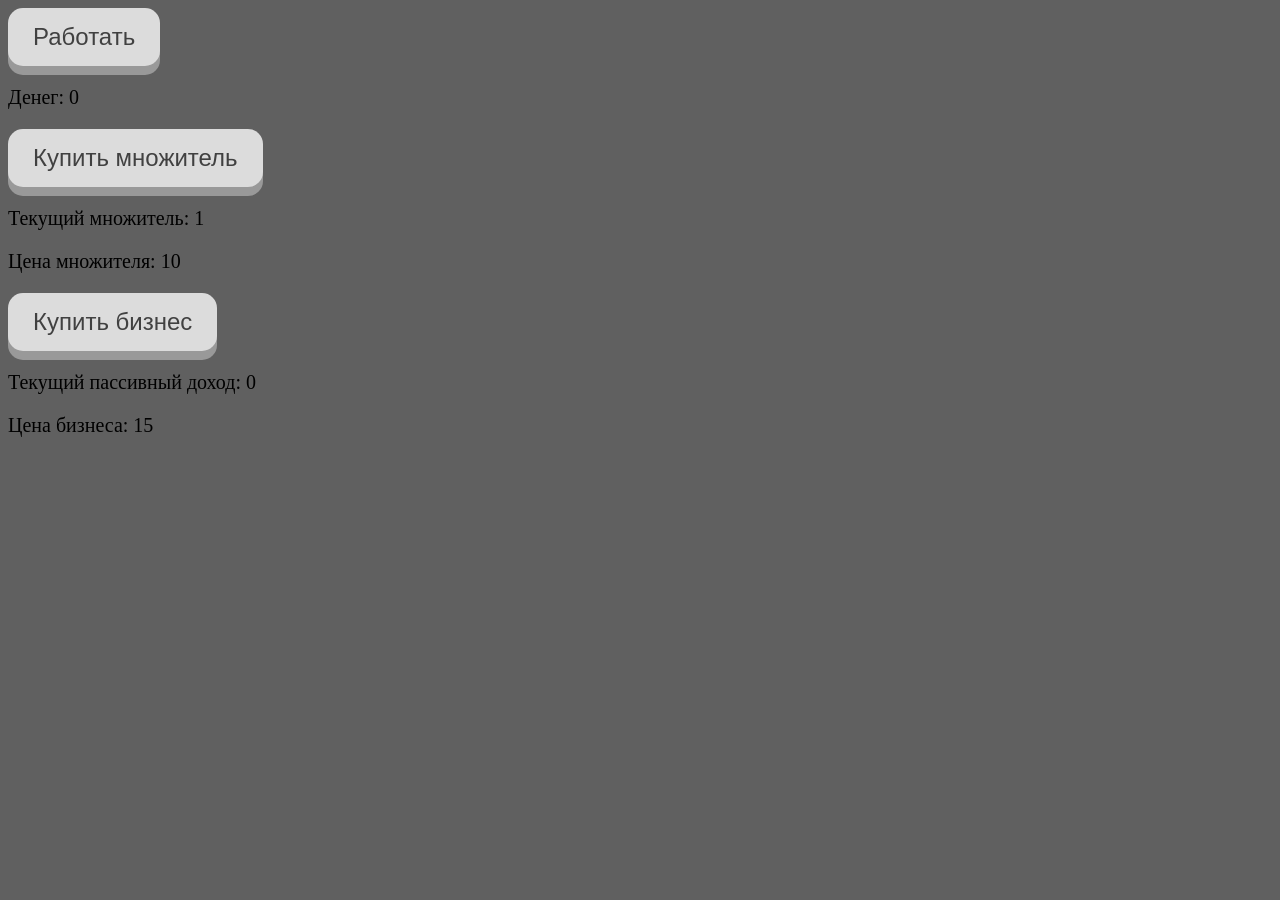
==== index.html @ f93534d1 "some more commit" ====
<!DOCTYPE html>
<html>
<head>
	<title>Clicker</title>
	<link rel="stylesheet" type="text/css" href="style.css">
</head>
<body>

	<script type="text/javascript">

		var money = localStorage.getItem("ur_money");
		if (localStorage.getItem("ur_money")>0) {money=localStorage.getItem("ur_money")} else {money=0}
		money = parseInt(money);
		function countMoney(){
			money += factor;
			localStorage.setItem("ur_money", money);
			document.getElementById("money").innerHTML = money;
			document.getElementById("factor").innerHTML = factor;
			document.getElementById("valueFactor").innerHTML = valueFactor;
		};		
		var factor = localStorage.getItem("ur_factor");
		if (localStorage.getItem("ur_factor")>1) {factor=localStorage.getItem("ur_factor")} else {factor=1}
		factor = parseInt(factor);
		
		var valueFactor = localStorage.getItem("ur_valueFactor");
		if (localStorage.getItem("ur_valueFactor")>10) {valueFactor=localStorage.getItem("ur_valueFactor")} else {valueFactor=10}
		valueFactor = parseInt(valueFactor);
		function countFactor(){
			if (money>=valueFactor){
				money-=valueFactor;

				factor++;
				localStorage.setItem("ur_factor", factor);
				valueFactor = valueFactor*2;
				localStorage.setItem("ur_valueFactor", valueFactor);
				document.getElementById("factor").innerHTML = factor;
				document.getElementById("money").innerHTML = money;
				document.getElementById("valueFactor").innerHTML = valueFactor;
			}
		}

		var pasMoney = localStorage.getItem("ur_pasMoney");
		if (localStorage.getItem("ur_pasMoney")>0) {pasMoney=localStorage.getItem("ur_pasMoney")} else {pasMoney=0};
		pasMoney = parseInt(pasMoney);
		var valuePasMoney = localStorage.getItem("ur_valuePasMoney");
		if (localStorage.getItem("ur_valuePasMoney")>0) {valuePasMoney=localStorage.getItem("ur_valuePasMoney")} else {valuePasMoney=15};
		valuePasMoney = parseInt(valuePasMoney);
		function countPasMoney(){
  			if (money>=valuePasMoney){
  				money-=valuePasMoney;
  				pasMoney++;
  				localStorage.setItem("ur_pasMoney", pasMoney);
  				valuePasMoney*=2;
  				localStorage.setItem("ur_valuePasMoney", valuePasMoney);
				document.getElementById("factor").innerHTML = factor;
				document.getElementById("money").innerHTML = money;
				document.getElementById("valueFactor").innerHTML = valueFactor;  
				document.getElementById("pasMoney").innerHTML = pasMoney; 
				document.getElementById("valuePasMoney").innerHTML = valuePasMoney;				

  			}
		};

		setInterval(function(){
  			money+=pasMoney;
  			document.getElementById("money").innerHTML = money;
  			document.getElementById("factor").innerHTML = factor;
  			document.getElementById("valueFactor").innerHTML = valueFactor;
  			document.getElementById("pasMoney").innerHTML = pasMoney; 
  			document.getElementById("valuePasMoney").innerHTML = valuePasMoney;	
		}, 1000);

		//infUpdate(function(){
  			//document.getElementById("money").innerHTML = money;
  			//document.getElementById("factor").innerHTML = factor;
  			//document.getElementById("valueFactor").innerHTML = valueFactor; 
  			//document.getElementById("pasMoney").innerHTML = pasMoney;  
  			//document.getElementById("valuePasMoney").innerHTML = valuePasMoney;	
		//}, 100);

	</script>

	<button class="button" onclick="countMoney()">Работать</button>
	<p>Денег: <a id="money"></p>

	<button class="button" onclick="countFactor()">Купить множитель</button>
	<p>Текущий множитель: <a id="factor"></p>
	<p>Цена множителя: <a id="valueFactor"></p>

	<button class="button" onclick="countPasMoney()">Купить бизнес</button>
	<p>Текущий пассивный доход: <a id="pasMoney"></p>
	<p>Цена бизнеса: <a id="valuePasMoney"></p>
</body>
</html>
---- style.css ----
body{
	background-color: #606060
}

p{
	font-size: 20px;
}


.button {
  display: inline-block;
  padding: 15px 25px;
  font-size: 24px;
  cursor: pointer;
  text-align: center;
  text-decoration: none;
  outline: none;
  color: #414141;
  background-color: #DCDCDC;
  border: none;
  border-radius: 15px;
  box-shadow: 0 9px #999;
}

.button:hover {background-color: #808080}

.button:active {
  background-color: #DCDCDC;
  box-shadow: 0 5px #666;
  transform: translateY(4px);
}
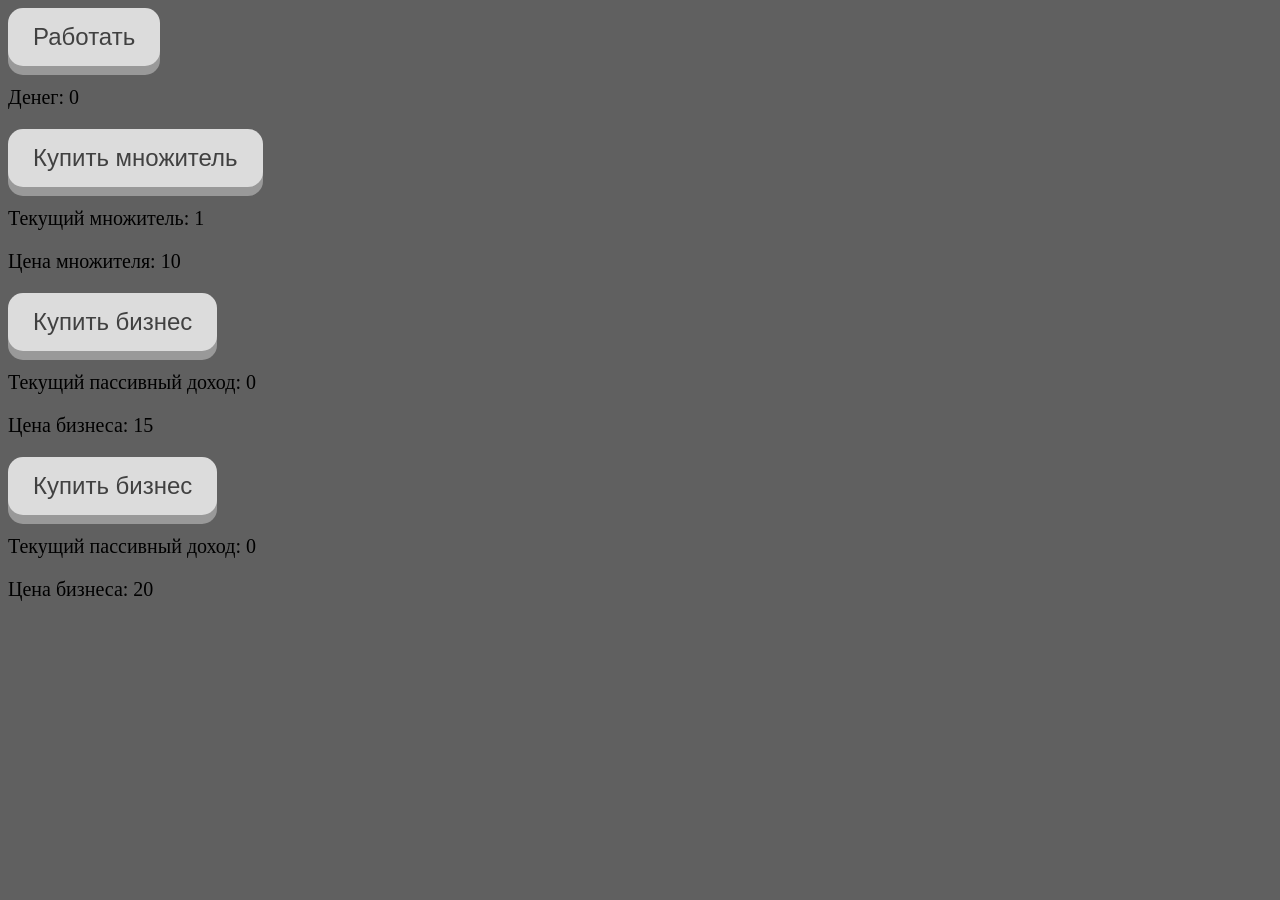
==== commit ca0aa94c: "update" ====
--- a/index.html
+++ b/index.html
@@ -36,6 +36,7 @@
 				document.getElementById("factor").innerHTML = factor;
 				document.getElementById("money").innerHTML = money;
 				document.getElementById("valueFactor").innerHTML = valueFactor;
+
 			}
 		}
 
@@ -56,18 +57,48 @@
 				document.getElementById("money").innerHTML = money;
 				document.getElementById("valueFactor").innerHTML = valueFactor;  
 				document.getElementById("pasMoney").innerHTML = pasMoney; 
-				document.getElementById("valuePasMoney").innerHTML = valuePasMoney;				
+				document.getElementById("valuePasMoney").innerHTML = valuePasMoney;	
+				document.getElementById("pasMoney_Two").innerHTML = pasMoney_Two;
+				document.getElementById("valuePasMoney_Two").innerHTML = valuePasMoney_Two;
 
   			}
 		};
 
+		//--------------------------------------------------------------------------
+		var pasMoney_Two = localStorage.getItem("ur_pasMoney_Two");
+		if (localStorage.getItem("ur_pasMoney_Two")>0) {pasMoney_Two=localStorage.getItem("ur_pasMoney_Two")} else {pasMoney_Two=0};
+		pasMoney_Two = parseInt(pasMoney_Two);
+		var valuePasMoney_Two = localStorage.getItem("ur_valuePasMoney_Two");
+		if (localStorage.getItem("ur_valuePasMoney_Two")>0) {valuePasMoney_Two=localStorage.getItem("ur_valuePasMoney_Two")} else {valuePasMoney_Two=20};
+		valuePasMoney_Two = parseInt(valuePasMoney_Two);
+		function countPasMoney_Two(){
+  			if (money>=valuePasMoney_Two){
+  				money-=valuePasMoney_Two;
+  				pasMoney_Two+=2;
+  				localStorage.setItem("ur_pasMoney_Two", pasMoney_Two);
+  				valuePasMoney_Two*=2;
+  				localStorage.setItem("ur_valuePasMoney_Two", valuePasMoney_Two);
+				document.getElementById("factor").innerHTML = factor;
+				document.getElementById("money").innerHTML = money;
+				document.getElementById("valueFactor").innerHTML = valueFactor;  
+				document.getElementById("pasMoney").innerHTML = pasMoney; 
+				document.getElementById("valuePasMoney").innerHTML = valuePasMoney;				
+				document.getElementById("pasMoney_Two").innerHTML = pasMoney_Two;
+				document.getElementById("valuePasMoney_Two").innerHTML = valuePasMoney_Two;
+  			}
+		};
+		//--------------------------------------------------------------------------
+
 		setInterval(function(){
   			money+=pasMoney;
+  			money+=pasMoney_Two;
   			document.getElementById("money").innerHTML = money;
   			document.getElementById("factor").innerHTML = factor;
   			document.getElementById("valueFactor").innerHTML = valueFactor;
   			document.getElementById("pasMoney").innerHTML = pasMoney; 
   			document.getElementById("valuePasMoney").innerHTML = valuePasMoney;	
+  			document.getElementById("pasMoney_Two").innerHTML = pasMoney_Two;
+			document.getElementById("valuePasMoney_Two").innerHTML = valuePasMoney_Two;
 		}, 1000);
 
 		//infUpdate(function(){
@@ -90,5 +121,9 @@
 	<button class="button" onclick="countPasMoney()">Купить бизнес</button>
 	<p>Текущий пассивный доход: <a id="pasMoney"></p>
 	<p>Цена бизнеса: <a id="valuePasMoney"></p>
+	
+	<button class="button" onclick="countPasMoney_Two()">Купить бизнес</button>
+	<p>Текущий пассивный доход: <a id="pasMoney_Two"></p>
+	<p>Цена бизнеса: <a id="valuePasMoney_Two"></p>
 </body>
 </html>
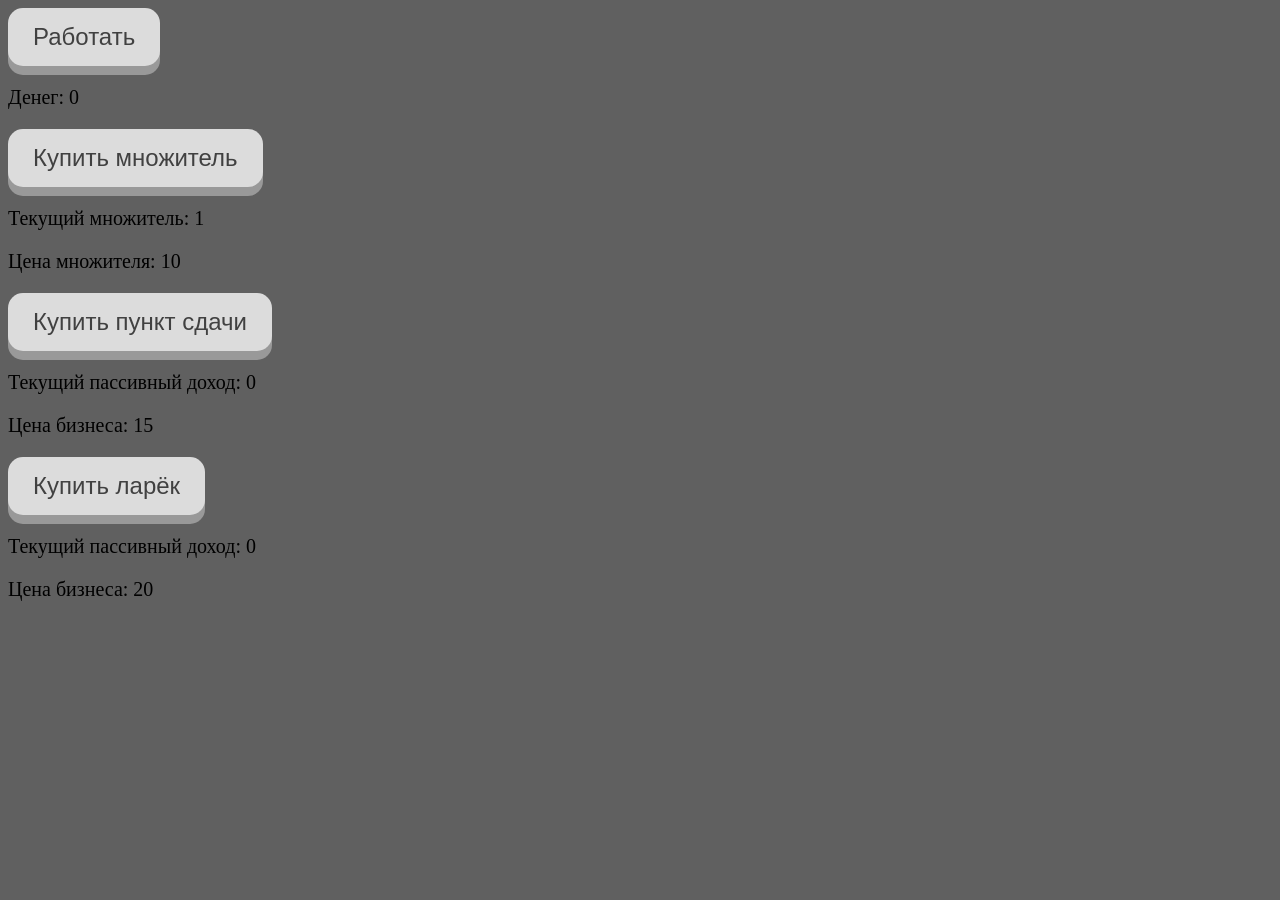
==== commit 6364f218: "more commit" ====
--- a/index.html
+++ b/index.html
@@ -118,11 +118,11 @@
 	<p>Текущий множитель: <a id="factor"></p>
 	<p>Цена множителя: <a id="valueFactor"></p>
 
-	<button class="button" onclick="countPasMoney()">Купить бизнес</button>
+	<button class="button" onclick="countPasMoney()">Купить пункт сдачи</button>
 	<p>Текущий пассивный доход: <a id="pasMoney"></p>
 	<p>Цена бизнеса: <a id="valuePasMoney"></p>
 	
-	<button class="button" onclick="countPasMoney_Two()">Купить бизнес</button>
+	<button class="button" onclick="countPasMoney_Two()">Купить ларёк</button>
 	<p>Текущий пассивный доход: <a id="pasMoney_Two"></p>
 	<p>Цена бизнеса: <a id="valuePasMoney_Two"></p>
 </body>
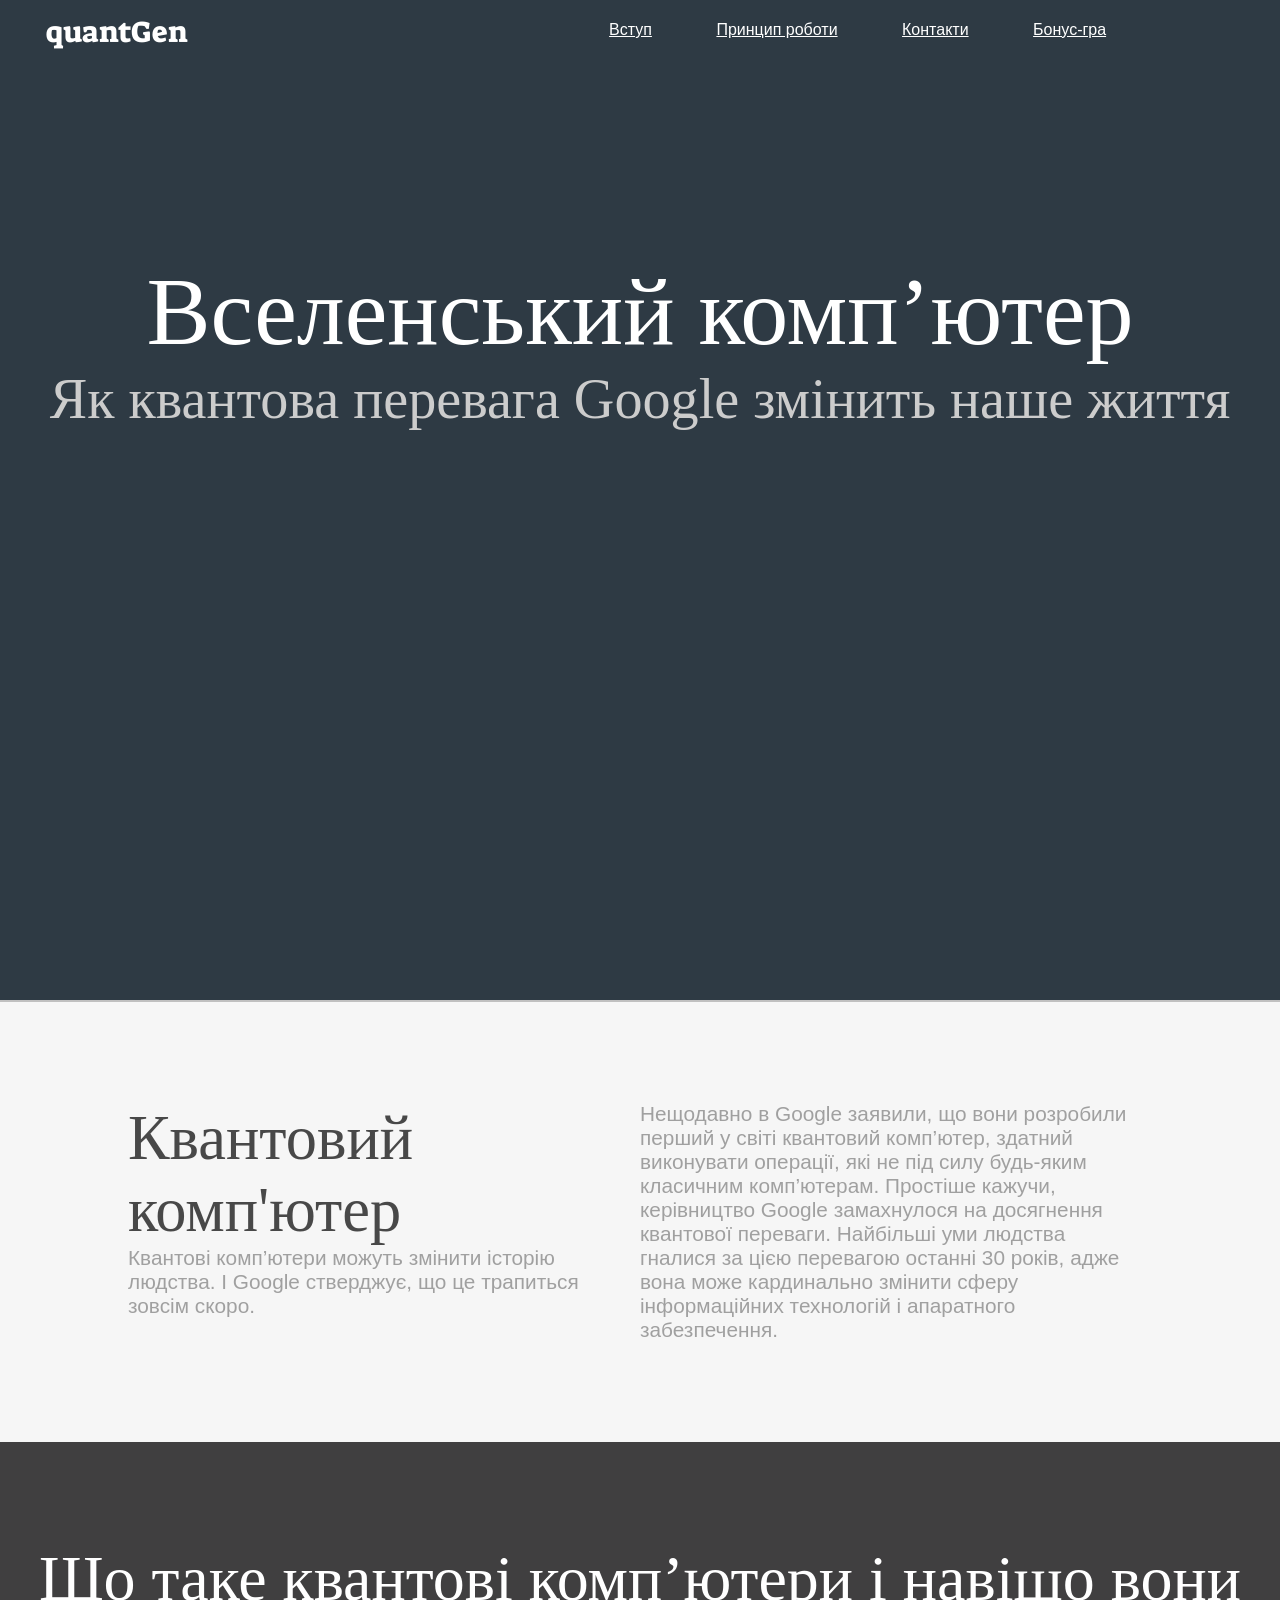
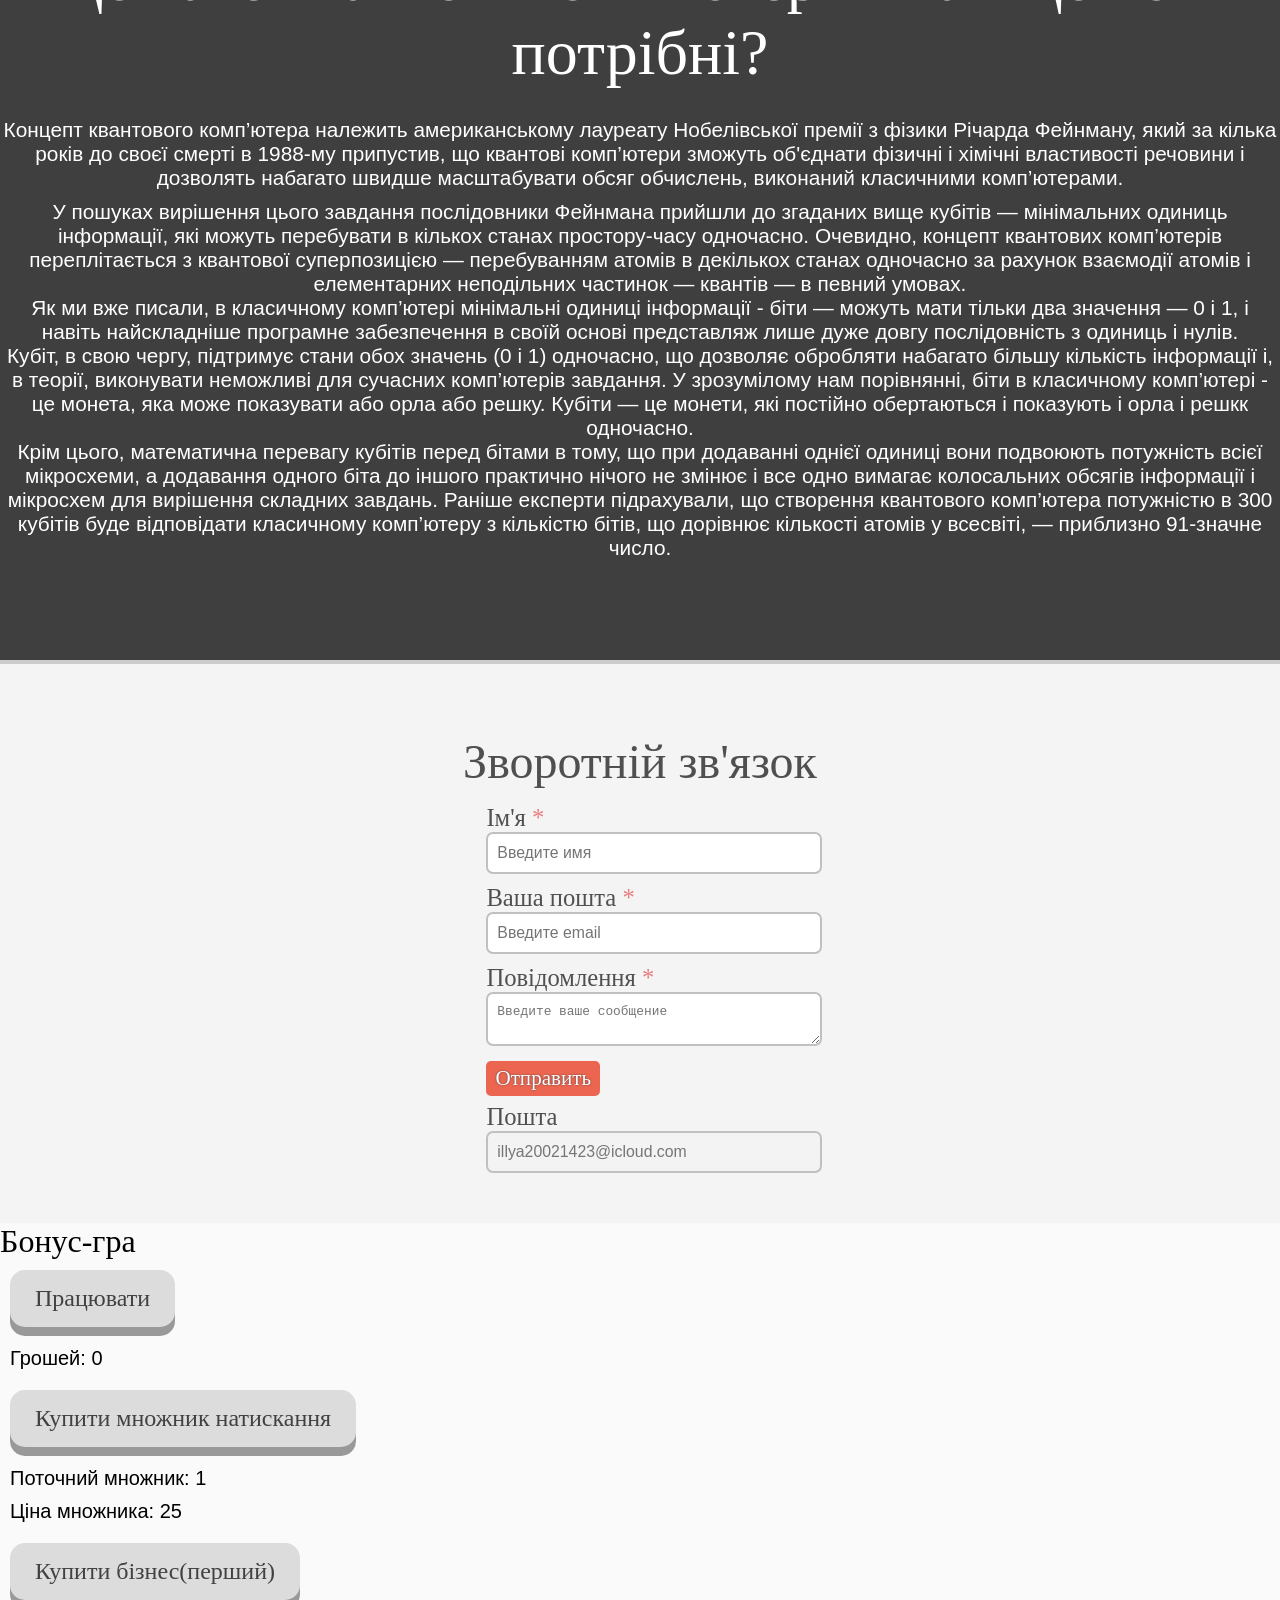
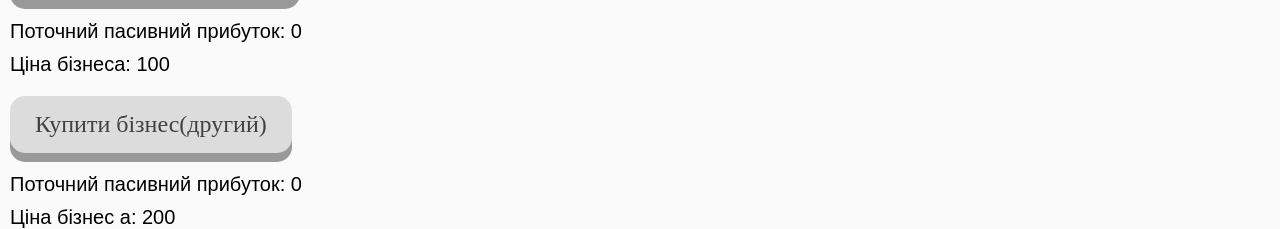
==== commit 0b20e50d: "Add files via upload" ====
--- a/index.html
+++ b/index.html
@@ -1,129 +1,194 @@
-	<!DOCTYPE html>
-<html>
-<head>
-	<title>Clicker</title>
-	<link rel="stylesheet" type="text/css" href="style.css">
-</head>
-<body>
-
-	<script type="text/javascript">
-
-		var money = localStorage.getItem("ur_money");
-		if (localStorage.getItem("ur_money")>0) {money=localStorage.getItem("ur_money")} else {money=0}
-		money = parseInt(money);
-		function countMoney(){
-			money += factor;
-			localStorage.setItem("ur_money", money);
-			document.getElementById("money").innerHTML = money;
-			document.getElementById("factor").innerHTML = factor;
-			document.getElementById("valueFactor").innerHTML = valueFactor;
-		};		
-		var factor = localStorage.getItem("ur_factor");
-		if (localStorage.getItem("ur_factor")>1) {factor=localStorage.getItem("ur_factor")} else {factor=1}
-		factor = parseInt(factor);
-		
-		var valueFactor = localStorage.getItem("ur_valueFactor");
-		if (localStorage.getItem("ur_valueFactor")>10) {valueFactor=localStorage.getItem("ur_valueFactor")} else {valueFactor=10}
-		valueFactor = parseInt(valueFactor);
-		function countFactor(){
-			if (money>=valueFactor){
-				money-=valueFactor;
-
-				factor++;
-				localStorage.setItem("ur_factor", factor);
-				valueFactor = valueFactor*2;
-				localStorage.setItem("ur_valueFactor", valueFactor);
-				document.getElementById("factor").innerHTML = factor;
-				document.getElementById("money").innerHTML = money;
-				document.getElementById("valueFactor").innerHTML = valueFactor;
-
-			}
-		}
-
-		var pasMoney = localStorage.getItem("ur_pasMoney");
-		if (localStorage.getItem("ur_pasMoney")>0) {pasMoney=localStorage.getItem("ur_pasMoney")} else {pasMoney=0};
-		pasMoney = parseInt(pasMoney);
-		var valuePasMoney = localStorage.getItem("ur_valuePasMoney");
-		if (localStorage.getItem("ur_valuePasMoney")>0) {valuePasMoney=localStorage.getItem("ur_valuePasMoney")} else {valuePasMoney=15};
-		valuePasMoney = parseInt(valuePasMoney);
-		function countPasMoney(){
-  			if (money>=valuePasMoney){
-  				money-=valuePasMoney;
-  				pasMoney++;
-  				localStorage.setItem("ur_pasMoney", pasMoney);
-  				valuePasMoney*=2;
-  				localStorage.setItem("ur_valuePasMoney", valuePasMoney);
-				document.getElementById("factor").innerHTML = factor;
-				document.getElementById("money").innerHTML = money;
-				document.getElementById("valueFactor").innerHTML = valueFactor;  
-				document.getElementById("pasMoney").innerHTML = pasMoney; 
-				document.getElementById("valuePasMoney").innerHTML = valuePasMoney;	
-				document.getElementById("pasMoney_Two").innerHTML = pasMoney_Two;
-				document.getElementById("valuePasMoney_Two").innerHTML = valuePasMoney_Two;
-
-  			}
-		};
-
-		//--------------------------------------------------------------------------
-		var pasMoney_Two = localStorage.getItem("ur_pasMoney_Two");
-		if (localStorage.getItem("ur_pasMoney_Two")>0) {pasMoney_Two=localStorage.getItem("ur_pasMoney_Two")} else {pasMoney_Two=0};
-		pasMoney_Two = parseInt(pasMoney_Two);
-		var valuePasMoney_Two = localStorage.getItem("ur_valuePasMoney_Two");
-		if (localStorage.getItem("ur_valuePasMoney_Two")>0) {valuePasMoney_Two=localStorage.getItem("ur_valuePasMoney_Two")} else {valuePasMoney_Two=20};
-		valuePasMoney_Two = parseInt(valuePasMoney_Two);
-		function countPasMoney_Two(){
-  			if (money>=valuePasMoney_Two){
-  				money-=valuePasMoney_Two;
-  				pasMoney_Two+=2;
-  				localStorage.setItem("ur_pasMoney_Two", pasMoney_Two);
-  				valuePasMoney_Two*=2;
-  				localStorage.setItem("ur_valuePasMoney_Two", valuePasMoney_Two);
-				document.getElementById("factor").innerHTML = factor;
-				document.getElementById("money").innerHTML = money;
-				document.getElementById("valueFactor").innerHTML = valueFactor;  
-				document.getElementById("pasMoney").innerHTML = pasMoney; 
-				document.getElementById("valuePasMoney").innerHTML = valuePasMoney;				
-				document.getElementById("pasMoney_Two").innerHTML = pasMoney_Two;
-				document.getElementById("valuePasMoney_Two").innerHTML = valuePasMoney_Two;
-  			}
-		};
-		//--------------------------------------------------------------------------
-
-		setInterval(function(){
-  			money+=pasMoney;
-  			money+=pasMoney_Two;
-  			document.getElementById("money").innerHTML = money;
-  			document.getElementById("factor").innerHTML = factor;
-  			document.getElementById("valueFactor").innerHTML = valueFactor;
-  			document.getElementById("pasMoney").innerHTML = pasMoney; 
-  			document.getElementById("valuePasMoney").innerHTML = valuePasMoney;	
-  			document.getElementById("pasMoney_Two").innerHTML = pasMoney_Two;
-			document.getElementById("valuePasMoney_Two").innerHTML = valuePasMoney_Two;
-		}, 1000);
-
-		//infUpdate(function(){
-  			//document.getElementById("money").innerHTML = money;
-  			//document.getElementById("factor").innerHTML = factor;
-  			//document.getElementById("valueFactor").innerHTML = valueFactor; 
-  			//document.getElementById("pasMoney").innerHTML = pasMoney;  
-  			//document.getElementById("valuePasMoney").innerHTML = valuePasMoney;	
-		//}, 100);
-
-	</script>
-
-	<button class="button" onclick="countMoney()">Работать</button>
-	<p>Денег: <a id="money"></p>
-
-	<button class="button" onclick="countFactor()">Купить множитель</button>
-	<p>Текущий множитель: <a id="factor"></p>
-	<p>Цена множителя: <a id="valueFactor"></p>
-
-	<button class="button" onclick="countPasMoney()">Купить пункт сдачи</button>
-	<p>Текущий пассивный доход: <a id="pasMoney"></p>
-	<p>Цена бизнеса: <a id="valuePasMoney"></p>
-	
-	<button class="button" onclick="countPasMoney_Two()">Купить ларёк</button>
-	<p>Текущий пассивный доход: <a id="pasMoney_Two"></p>
-	<p>Цена бизнеса: <a id="valuePasMoney_Two"></p>
-</body>
-</html>+<!DOCTYPE html>
+<html lang="en">
+<head>
+  <meta charset="UTF-8">
+  <title>Квантовий комп'ютер</title>
+  <link rel="stylesheet" href="style.css">
+</head>
+<body>
+  <header>
+    <div id="logo" onclick="slowScroll('#top')">
+      <span>quantGen</span>
+    </div>
+    <div id="about">
+      <a href="#" title="Вступ" onclick="slowScroll('#main')">Вступ</a>
+      <a href="#" onclick="slowScroll('#overview')">Принцип роботи</a>
+      <a href="#" onclick="slowScroll('#contacts')">Контакти</a>
+      <a href="#" onclick="slowScroll('#game')">Бонус-гра</a>
+    </div>
+  </header>
+
+  <div id="top">
+    <h1>Вселенський комп’ютер</h1>
+    <h3>Як квантова перевага Google змінить наше життя</h3>
+  </div>
+
+  <div id="main">
+    <div class="intro">
+      <h2>Квантовий комп'ютер</h2>
+      <span>Квантові комп’ютери можуть змінити історію людства. І Google стверджує, що це трапиться зовсім скоро.</span>
+    </div>
+    <div class="text">
+      <span>Нещодавно в Google заявили, що вони розробили перший у світі квантовий комп’ютер, здатний виконувати операції, які не під силу будь-яким класичним комп’ютерам. Простіше кажучи, керівництво Google замахнулося на досягнення квантової переваги. Найбільші уми людства гналися за цією перевагою останні 30 років, адже вона може кардинально змінити сферу інформаційних технологій і апаратного забезпечення.</span>
+    </div>
+  </div>
+
+  <div id="overview">
+    <h2>Що таке квантові комп’ютери і навіщо вони потрібні?</h2><br>
+    <span>Концепт квантового комп’ютера належить американському лауреату Нобелівської премії з фізики Річарда Фейнману, який за кілька років до своєї смерті в 1988-му припустив, що квантові комп’ютери зможуть об'єднати фізичні і хімічні властивості речовини і дозволять набагато швидше масштабувати обсяг обчислень, виконаний класичними комп’ютерами.</span>
+    <span>У пошуках вирішення цього завдання послідовники Фейнмана прийшли до згаданих вище кубітів — мінімальних одиниць інформації, які можуть перебувати в кількох станах простору-часу одночасно. Очевидно, концепт квантових комп’ютерів переплітається з квантової суперпозицією — перебуванням атомів в декількох станах одночасно за рахунок взаємодії атомів і елементарних неподільних частинок — квантів — в певний умовах.
+      <br>Як ми вже писали, в класичному комп’ютері мінімальні одиниці інформації - біти — можуть мати тільки два значення — 0 і 1, і навіть найскладніше програмне забезпечення в своїй основі представляж лише дуже довгу послідовність з одиниць і нулів.
+      <br>Кубіт, в свою чергу, підтримує стани обох значень (0 і 1) одночасно, що дозволяє обробляти набагато більшу кількість інформації і, в теорії, виконувати неможливі для сучасних комп’ютерів завдання. У зрозумілому нам порівнянні, біти в класичному комп’ютері - це монета, яка може показувати або орла або решку. Кубіти — це монети, які постійно обертаються і показують і орла і решкк одночасно.
+      <br>Крім цього, математична перевагу кубітів перед бітами в тому, що при додаванні однієї одиниці вони подвоюють потужність всієї мікросхеми, а додавання одного біта до іншого практично нічого не змінює і все одно вимагає колосальних обсягів інформації і мікросхем для вирішення складних завдань. Раніше експерти підрахували, що створення квантового комп’ютера потужністю в 300 кубітів буде відповідати класичному комп’ютеру з кількістю бітів, що дорівнює кількості атомів у всесвіті, — приблизно 91-значне число.</span>
+  </div>
+
+  <div id="contacts">
+    <center><h5>Зворотній зв'язок</h5></center>
+    <form id="form_input">
+      <label for="name">Ім'я <span>*</span></label><br>
+      <input type="text" placeholder="Введите имя" name="name" id="name"><br>
+      <label for="email">Ваша пошта <span>*</span></label><br>
+			<input type="email" placeholder="Введите email" name="email" id="email"><br>
+			<label for="message">Повідомлення <span>*</span></label><br>
+			<textarea placeholder="Введите ваше сообщение" name="message" id="message"></textarea><br>
+			<div id="mess_send" class="btn">Отправить</div><br><br>
+
+      <label for="outputEmail">Пошта</label><br>
+      <input type="text" name="outputEmail"placeholder="illya20021423@icloud.com" disabled="">
+    </form>
+  </div>
+
+  <div id="game">
+    <h1>Бонус-гра</h1>
+    <script type="text/javascript">
+
+  		var money = localStorage.getItem("ur_money");
+  		if (localStorage.getItem("ur_money")>0) {money=localStorage.getItem("ur_money")} else {money=0}
+  		money = parseInt(money);
+  		function countMoney(){
+  			money += factor;
+  			localStorage.setItem("ur_money", money);
+  			document.getElementById("money").innerHTML = money;
+  			document.getElementById("factor").innerHTML = factor;
+  			document.getElementById("valueFactor").innerHTML = valueFactor;
+  		};
+  		var factor = localStorage.getItem("ur_factor");
+  		if (localStorage.getItem("ur_factor")>1) {factor=localStorage.getItem("ur_factor")} else {factor=1}
+  		factor = parseInt(factor);
+
+  		var valueFactor = localStorage.getItem("ur_valueFactor");
+  		if (localStorage.getItem("ur_valueFactor")>10) {valueFactor=localStorage.getItem("ur_valueFactor")} else {valueFactor=25}
+  		valueFactor = parseInt(valueFactor);
+  		function countFactor(){
+  			if (money>=valueFactor){
+  				money-=valueFactor;
+
+  				factor++;
+  				localStorage.setItem("ur_factor", factor);
+  				valueFactor = valueFactor*2;
+  				localStorage.setItem("ur_valueFactor", valueFactor);
+  				document.getElementById("factor").innerHTML = factor;
+  				document.getElementById("money").innerHTML = money;
+  				document.getElementById("valueFactor").innerHTML = valueFactor;
+
+  			}
+  		}
+
+  		var pasMoney = localStorage.getItem("ur_pasMoney");
+  		if (localStorage.getItem("ur_pasMoney")>0) {pasMoney=localStorage.getItem("ur_pasMoney")} else {pasMoney=0};
+  		pasMoney = parseInt(pasMoney);
+  		var valuePasMoney = localStorage.getItem("ur_valuePasMoney");
+  		if (localStorage.getItem("ur_valuePasMoney")>0) {valuePasMoney=localStorage.getItem("ur_valuePasMoney")} else {valuePasMoney=100};
+  		valuePasMoney = parseInt(valuePasMoney);
+  		function countPasMoney(){
+    			if (money>=valuePasMoney){
+    				money-=valuePasMoney;
+    				pasMoney++;
+    				localStorage.setItem("ur_pasMoney", pasMoney);
+    				valuePasMoney*=2;
+    				localStorage.setItem("ur_valuePasMoney", valuePasMoney);
+  				document.getElementById("factor").innerHTML = factor;
+  				document.getElementById("money").innerHTML = money;
+  				document.getElementById("valueFactor").innerHTML = valueFactor;
+  				document.getElementById("pasMoney").innerHTML = pasMoney;
+  				document.getElementById("valuePasMoney").innerHTML = valuePasMoney;
+  				document.getElementById("pasMoney_Two").innerHTML = pasMoney_Two;
+  				document.getElementById("valuePasMoney_Two").innerHTML = valuePasMoney_Two;
+
+    			}
+  		};
+
+  		var pasMoney_Two = localStorage.getItem("ur_pasMoney_Two");
+  		if (localStorage.getItem("ur_pasMoney_Two")>0) {pasMoney_Two=localStorage.getItem("ur_pasMoney_Two")} else {pasMoney_Two=0};
+  		pasMoney_Two = parseInt(pasMoney_Two);
+  		var valuePasMoney_Two = localStorage.getItem("ur_valuePasMoney_Two");
+  		if (localStorage.getItem("ur_valuePasMoney_Two")>0) {valuePasMoney_Two=localStorage.getItem("ur_valuePasMoney_Two")} else {valuePasMoney_Two=200};
+  		valuePasMoney_Two = parseInt(valuePasMoney_Two);
+  		function countPasMoney_Two(){
+    			if (money>=valuePasMoney_Two){
+    				money-=valuePasMoney_Two;
+    				pasMoney_Two+=2;
+    				localStorage.setItem("ur_pasMoney_Two", pasMoney_Two);
+    				valuePasMoney_Two*=2;
+    				localStorage.setItem("ur_valuePasMoney_Two", valuePasMoney_Two);
+  				document.getElementById("factor").innerHTML = factor;
+  				document.getElementById("money").innerHTML = money;
+  				document.getElementById("valueFactor").innerHTML = valueFactor;
+  				document.getElementById("pasMoney").innerHTML = pasMoney;
+  				document.getElementById("valuePasMoney").innerHTML = valuePasMoney;
+  				document.getElementById("pasMoney_Two").innerHTML = pasMoney_Two;
+  				document.getElementById("valuePasMoney_Two").innerHTML = valuePasMoney_Two;
+    			}
+  		};
+
+
+  		setInterval(function(){
+    			money+=pasMoney;
+    			money+=pasMoney_Two;
+          localStorage.setItem("ur_money", money);
+    			document.getElementById("money").innerHTML = money;
+    			document.getElementById("factor").innerHTML = factor;
+    			document.getElementById("valueFactor").innerHTML = valueFactor;
+    			document.getElementById("pasMoney").innerHTML = pasMoney;
+    			document.getElementById("valuePasMoney").innerHTML = valuePasMoney;
+    			document.getElementById("pasMoney_Two").innerHTML = pasMoney_Two;
+  			document.getElementById("valuePasMoney_Two").innerHTML = valuePasMoney_Two;
+  		}, 1000);
+
+  	</script>
+
+  	<button class="button" onclick="countMoney()">Працювати</button>
+  	<p>Грошей: <a id="money"></p>
+
+  	<button class="button" onclick="countFactor()">Купити множник натискання</button>
+  	<p>Поточний множник: <a id="factor"></p>
+  	<p>Ціна множника: <a id="valueFactor"></p>
+
+  	<button class="button" onclick="countPasMoney()">Купити бізнес(перший)</button>
+  	<p>Поточний пасивний прибуток: <a id="pasMoney"></p>
+  	<p>Ціна бізнеса: <a id="valuePasMoney"></p>
+
+  	<button class="button" onclick="countPasMoney_Two()">Купити бізнес(другий)</button>
+  	<p>Поточний пасивний прибуток: <a id="pasMoney_Two"></p>
+  	<p>Ціна бізнес а: <a id="valuePasMoney_Two"></p>
+
+  </div>
+
+  <!--бібліотека jQuery-->
+  <script src="https://ajax.googleapis.com/ajax/libs/jquery/3.3.1/jquery.min.js"></script>
+  <script>
+    function slowScroll(id) {
+      $('html, body').animate({
+        scrollTop: $(id).offset().top
+      }, 700);
+    }
+
+    $(document).on("scroll", function () {
+      if($(window).scrollTop() === 0)
+        $("header").removeClass("fixed");
+      else
+        $("header").attr("class", "fixed");
+    });
+  </script>
+</body>
+</html>
--- a/style.css
+++ b/style.css
@@ -1,31 +1,343 @@
-body{
-	background-color: #606060
-}
-
-p{
-	font-size: 20px;
-}
-
-
-.button {
-  display: inline-block;
-  padding: 15px 25px;
-  font-size: 24px;
-  cursor: pointer;
-  text-align: center;
-  text-decoration: none;
-  outline: none;
-  color: #414141;
-  background-color: #DCDCDC;
-  border: none;
-  border-radius: 15px;
-  box-shadow: 0 9px #999;
-}
-
-.button:hover {background-color: #808080}
-
-.button:active {
-  background-color: #DCDCDC;
-  box-shadow: 0 5px #666;
-  transform: translateY(4px);
-}+@import url('https://fonts.googleapis.com/css?family=Roboto|Suez+One');
+
+* {
+  margin: 0;
+  padding: 0;
+  outline: none;
+}
+
+body, html {
+  width: 100%;
+  height: 100%;
+}
+
+body {
+  background-color: #fafafa;
+  font-family: Trebuchet MS, Helvetica;
+}
+
+
+
+header {
+  width: 100%;
+  padding: 10px 0.5% 0px 0.5%;
+  background: transparent;
+  float: left;
+  position: fixed;
+}
+
+header #logo {
+  color: #fff;
+  cursor: pointer;
+}
+
+header #logo span {
+  font-size: 1.7em;
+  line-height: 45px;
+  margin-left: 40px;
+  font-family: 'Suez One', serif;
+}
+
+@media (min-width: 701px) {
+  #logo {
+    float: left;
+    width: 30%;
+    font-size: 1.1em;
+  }
+
+  #about {
+    float: right;
+    width: 67%;
+  }
+}
+
+@media (max-width: 700px) {
+  #logo {
+    margin-top: 15px;
+    width: 100%;
+    font-size: 1.5em;
+  }
+
+  #about {
+    float: left;
+    width: 100%;
+  }
+}
+
+#about {
+  text-align: center;
+  font-size: 1em;
+  line-height: 40px;
+  margin-bottom: 10px;
+}
+
+#about > a {color: #fff}
+
+#about > a:hover {
+  color: #b0b0b0;
+  text-decoration: underline;
+}
+
+#about > a:not(:last-child) {
+  margin-right: 7%;
+}
+
+
+
+.fixed {
+  z-index: 5000;
+  background-color: #fff;
+  border-bottom: 1px solid silver;
+}
+
+header.fixed #logo {
+  color: #343434;
+}
+
+.fixed #about a {color: #343434}
+.fixed #about a:hover {color: #7c7c7c}
+
+
+
+#top {
+  width: 100%;
+  background-image: url(https://3.bp.blogspot.com/-1aofpgvZhM4/Wlcyf0hFeRI/AAAAAAAAGyQ/HZXU6H3sfh0oIhQqvHCU82jvKvSA6bZjgCLcBGAs/s1600/ibm3-1.jpg);
+  background-blend-mode: multiply;
+  background-color: #2e3a44;
+  background-size: cover;
+  text-align: center;
+  color: #fff;
+}
+
+@media (min-width: 1001px) {
+  #top {
+    font-size: 3em;
+    height: 1000px;
+  }
+}
+
+@media (max-width: 1000px) and (min-width: 651px) {
+  #top {
+    font-size: 2em;
+    height: 600px;
+  }
+}
+
+@media (max-width: 650px) {
+  #top {
+    font-size: 1.3em;
+    padding-top: 50%;
+    height: 500px;
+  }
+}
+
+@media (max-width: 450px) {
+  #top {
+    font-size: 0.9em;
+  }
+}
+
+#top h1 {
+  padding-top: 20%;
+}
+
+#top h3 {
+  color: #ccc;
+}
+
+
+#main {
+  float: left;
+  background-color: #f6f6f6;
+  border-top: 2px solid silver;
+  color: #484848;
+  font-size: 1.3em;
+}
+
+@media (min-width: 1401px) {
+  #main {
+    padding: 100px 20%;
+    width: 60%;
+  }
+}
+
+@media (max-width: 1400px) {
+  #main {
+    padding: 100px 10%;
+    width: 80%;
+  }
+}
+
+@media (max-width: 700px) {
+  #main div {
+    width: 98%!important;
+    margin-bottom: 20px;
+  }
+}
+
+#main div {
+  width: 48%;
+  margin-right: 2%;
+  float: left;
+}
+
+#main h2 {font-size: 3em}
+#main span {color: #a0a0a0}
+
+
+
+#overview {
+  float: left;
+  background-image: url(https://avatars.mds.yandex.net/get-zen_doc/246252/pub_5d8f1a2d3d008800ae977274_5d8f1b138d5b5f00aee4179d/scale_1200);
+
+  background-blend-mode: multiply;
+  background-color: #403f40;
+  background-size: cover;
+  background-attachment: fixed;
+
+  padding: 100px 0;
+  width: 100%;
+  text-align: center;
+  color: #fff;
+}
+
+#overview h2 {font-size: 4em}
+#overview h4 {color: #ccc; font-size: 1.5em}
+
+
+#overview .img {
+  float: left;
+  width: 30%;
+  margin-right: 5%;
+  margin-top: 50px;
+}
+
+#overview .img:nth-child(odd) {
+  margin-left: 18%;
+}
+
+#overview img {
+  background: #fafafa;
+  padding: 5px;
+  border: 2px solid silver;
+  float: left;
+  width: 100%;
+  max-width: 500px;
+}
+
+#overview span {
+  float: left;
+  width: 100%;
+  font-size: 1.3em;
+  margin-top: 10px;
+}
+
+
+
+
+#contacts {
+  width: 100%;
+  float: left;
+  padding-bottom: 40px;
+  padding-top: 70px;
+  border-top: 4px solid #ccc;
+  background: #f4f4f4;
+}
+
+h1, h2, h3, h4, h5 {
+  font-family: 'Roboto Slab', serif;
+  font-weight: lighter;
+}
+
+#contacts h5 {font-size: 3em; color: #4f4f4f}
+
+#form_input {
+  margin-top: 15px;
+  font-size: 1.1em;
+}
+
+@media (min-width: 1051px) {
+  #form_input {
+    width: 35%;
+    margin-left: 38%;
+  }
+}
+
+
+#form_input label {
+  color: #505050;
+  cursor: pointer;
+  font-size: 1.4em;
+  font-family: 'Roboto Slab', serif;
+}
+
+#form_input label > span {
+  color: #e87e7e;
+}
+
+#form_input input,#form_input textarea {
+  margin-bottom: 10px;
+  width: 70%;
+  padding: 10px 2%;
+  border-radius: 7px;
+  border: 2px solid silver;
+  font-size: 0.9em;
+  color: #4a4a4a;
+}
+
+#form_input input:focus, #form_input textarea:focus {
+  border-color: #333;
+}
+
+.btn {
+  float: left;
+  border-radius: 5px;
+  padding: 5px 9px;
+  font-size: 1.2em;
+  background-color: #ec6550;
+  text-shadow: #454545 0 0 2px;
+  cursor: pointer;
+  color: white;
+  font-family: 'Roboto Slab', serif;
+}
+
+.btn:hover {
+  background-color: #c15443;
+}
+
+
+
+#game body{
+	background-color: #606060
+}
+
+#game p{
+	font-size: 20px;
+  margin: 10px;
+}
+
+
+#game .button {
+  font-family: 'Roboto Slab', serif;
+  display: inline-block;
+  padding: 15px 25px;
+  font-size: 24px;
+  cursor: pointer;
+  text-align: center;
+  text-decoration: none;
+  outline: none;
+  color: #414141;
+  background-color: #DCDCDC;
+  border: none;
+  border-radius: 15px;
+  box-shadow: 0 9px #999;
+  margin: 10px;
+}
+
+#game .button:hover {background-color: #808080}
+
+#game .button:active {
+  background-color: #DCDCDC;
+  box-shadow: 0 5px #666;
+  transform: translateY(4px);
+}
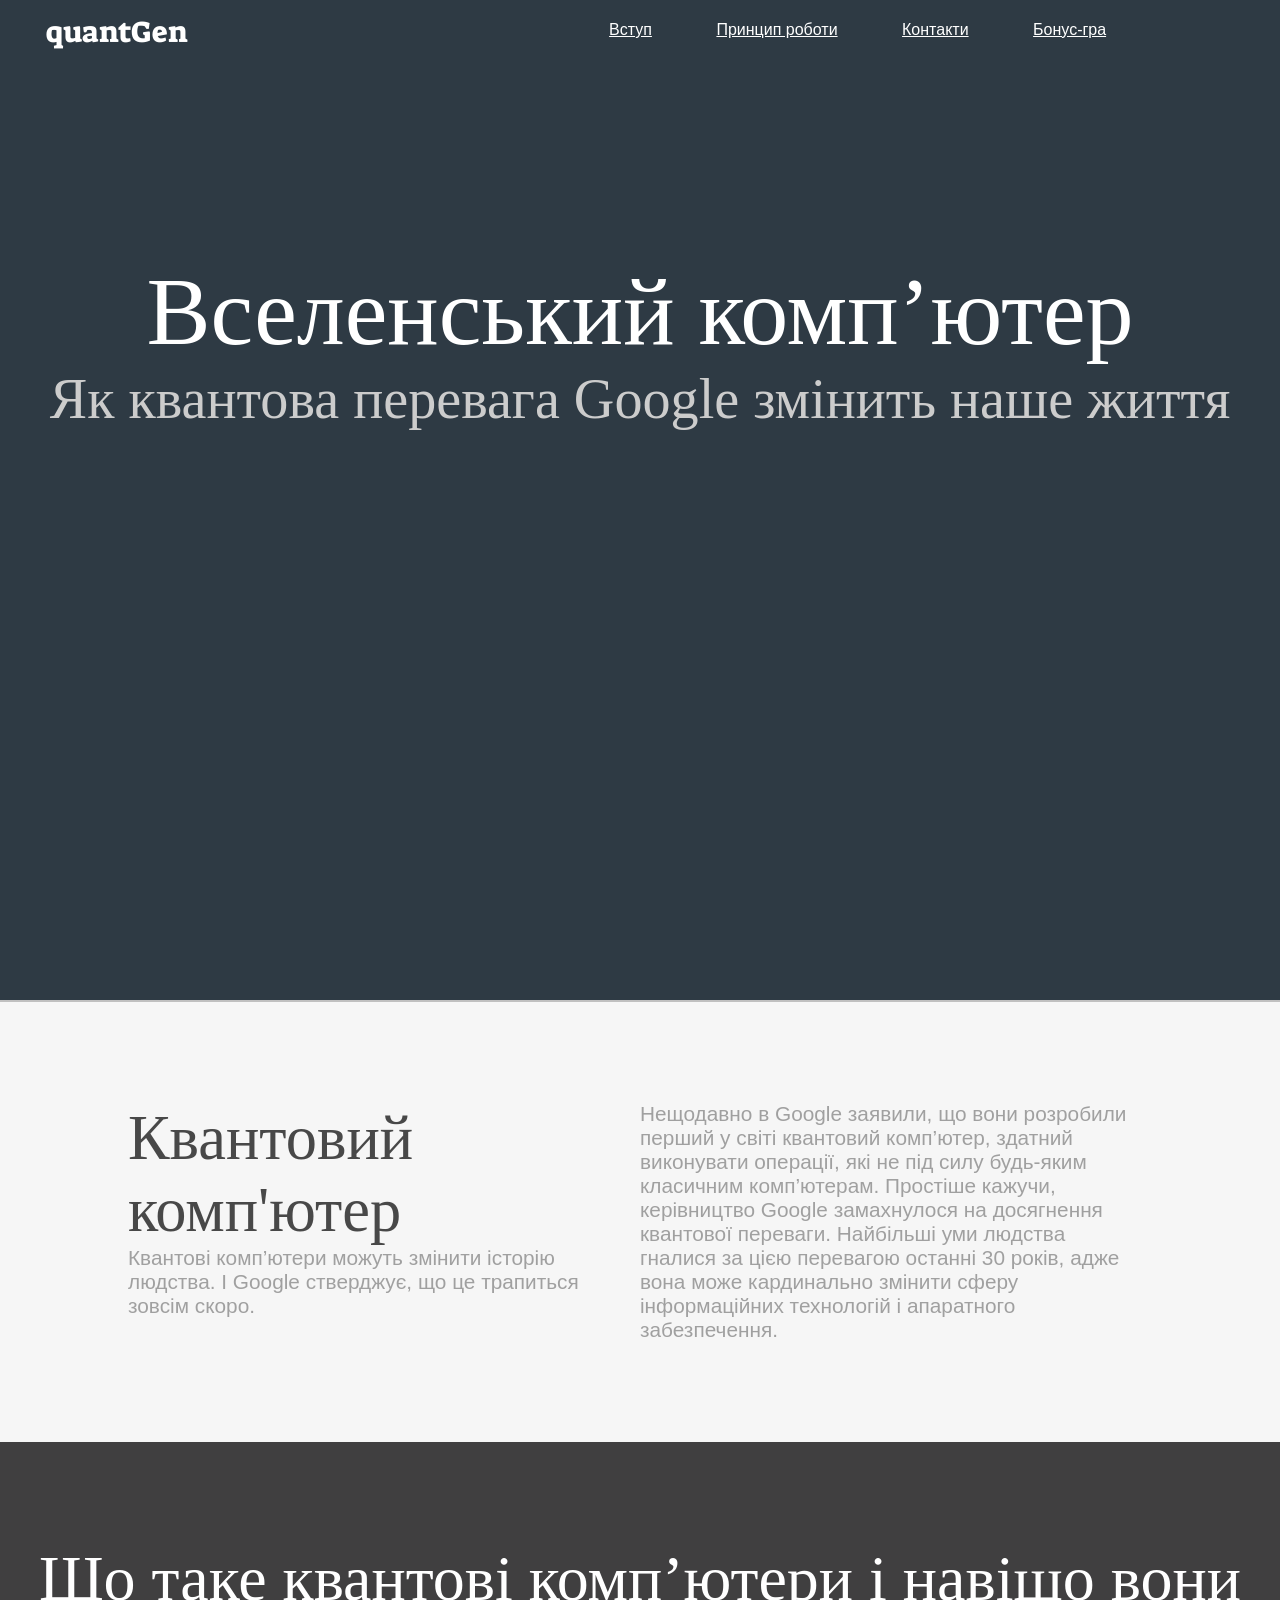
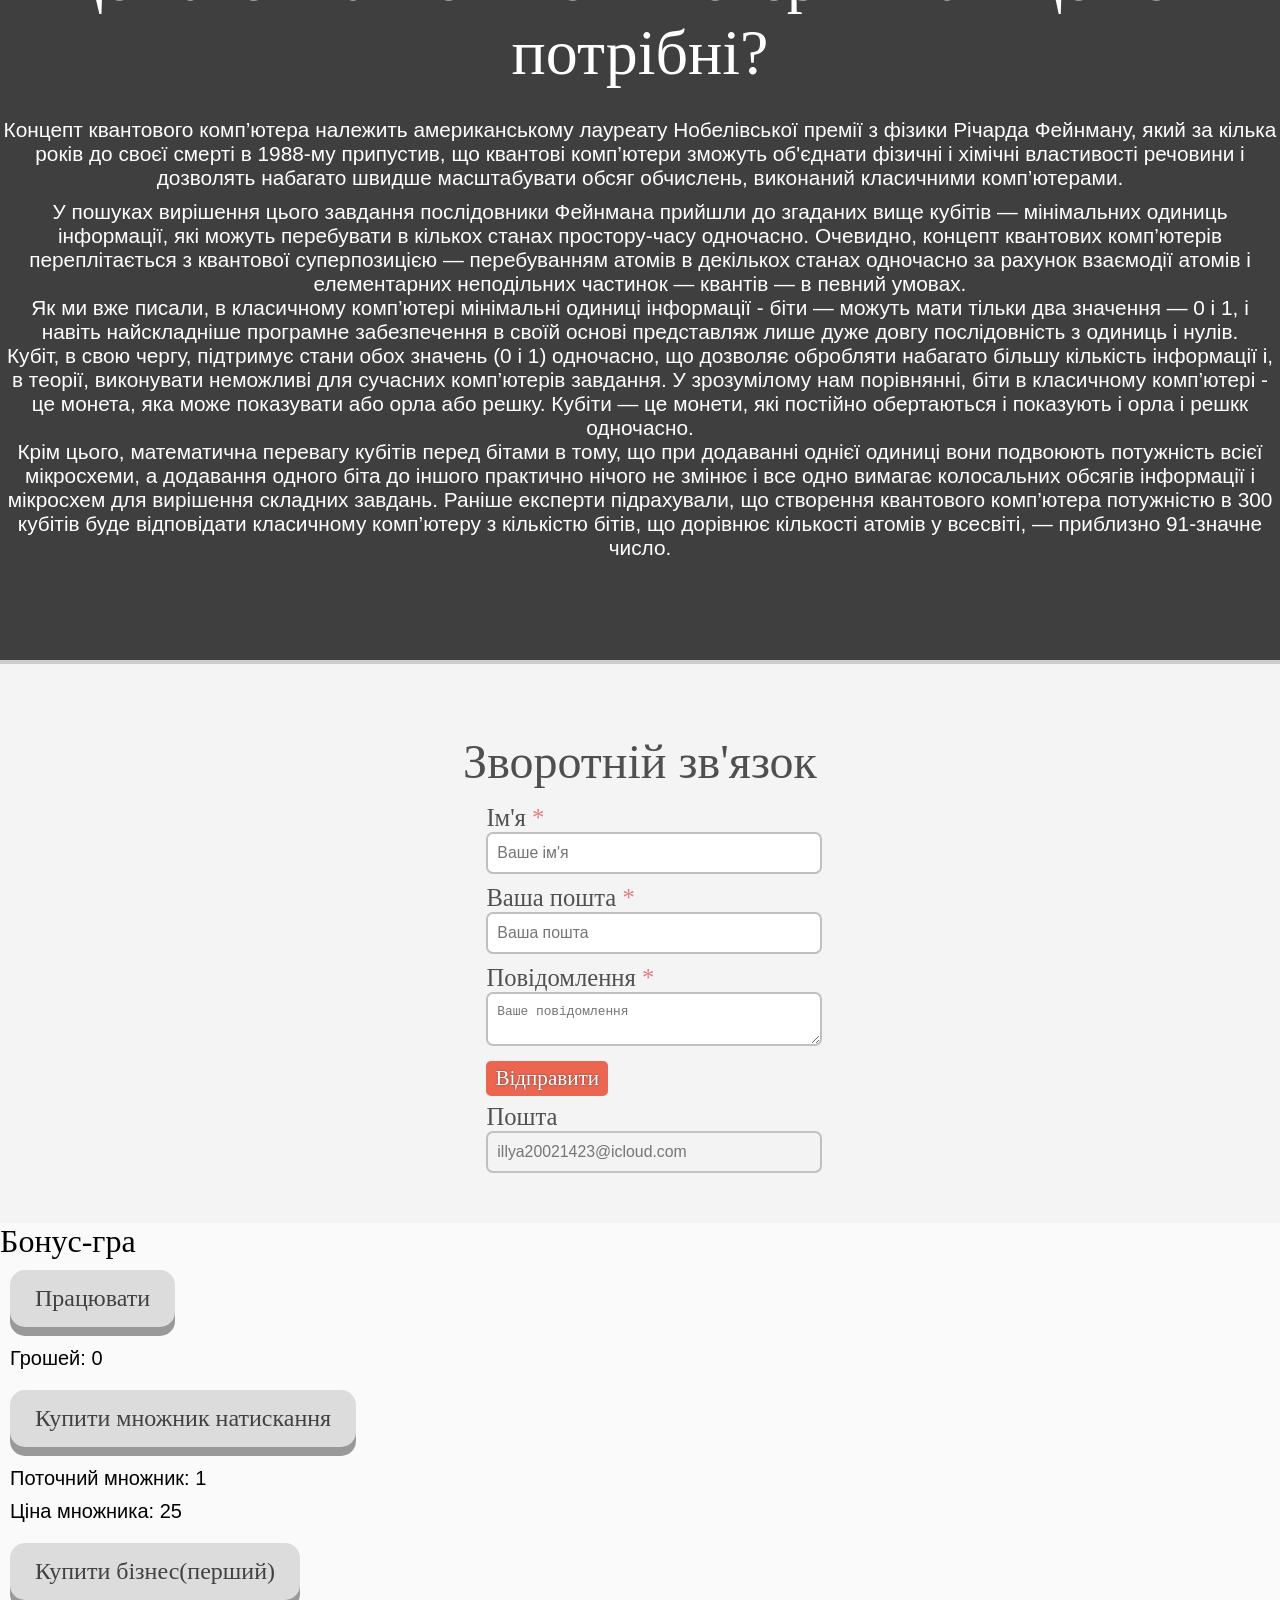
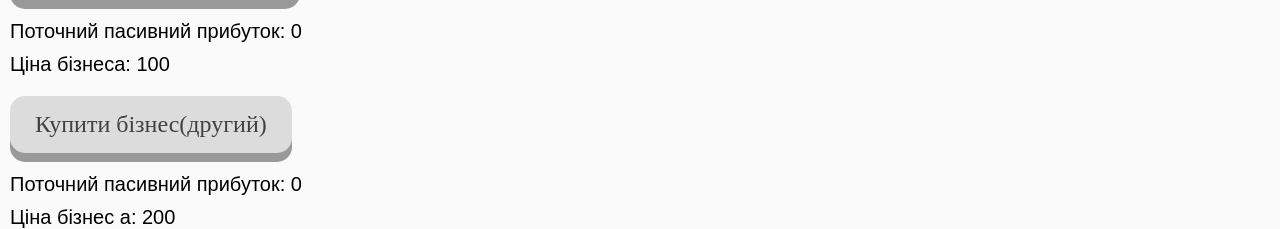
==== commit 898299b2: "Add files via upload" ====
--- a/index.html
+++ b/index.html
@@ -46,12 +46,12 @@
     <center><h5>Зворотній зв'язок</h5></center>
     <form id="form_input">
       <label for="name">Ім'я <span>*</span></label><br>
-      <input type="text" placeholder="Введите имя" name="name" id="name"><br>
+      <input type="text" placeholder="Ваше ім'я" name="name" id="name"><br>
       <label for="email">Ваша пошта <span>*</span></label><br>
-			<input type="email" placeholder="Введите email" name="email" id="email"><br>
+			<input type="email" placeholder="Ваша пошта" name="email" id="email"><br>
 			<label for="message">Повідомлення <span>*</span></label><br>
-			<textarea placeholder="Введите ваше сообщение" name="message" id="message"></textarea><br>
-			<div id="mess_send" class="btn">Отправить</div><br><br>
+			<textarea placeholder="Ваше повідомлення" name="message" id="message"></textarea><br>
+			<div id="mess_send" class="btn">Відправити</div><br><br>
 
       <label for="outputEmail">Пошта</label><br>
       <input type="text" name="outputEmail"placeholder="illya20021423@icloud.com" disabled="">
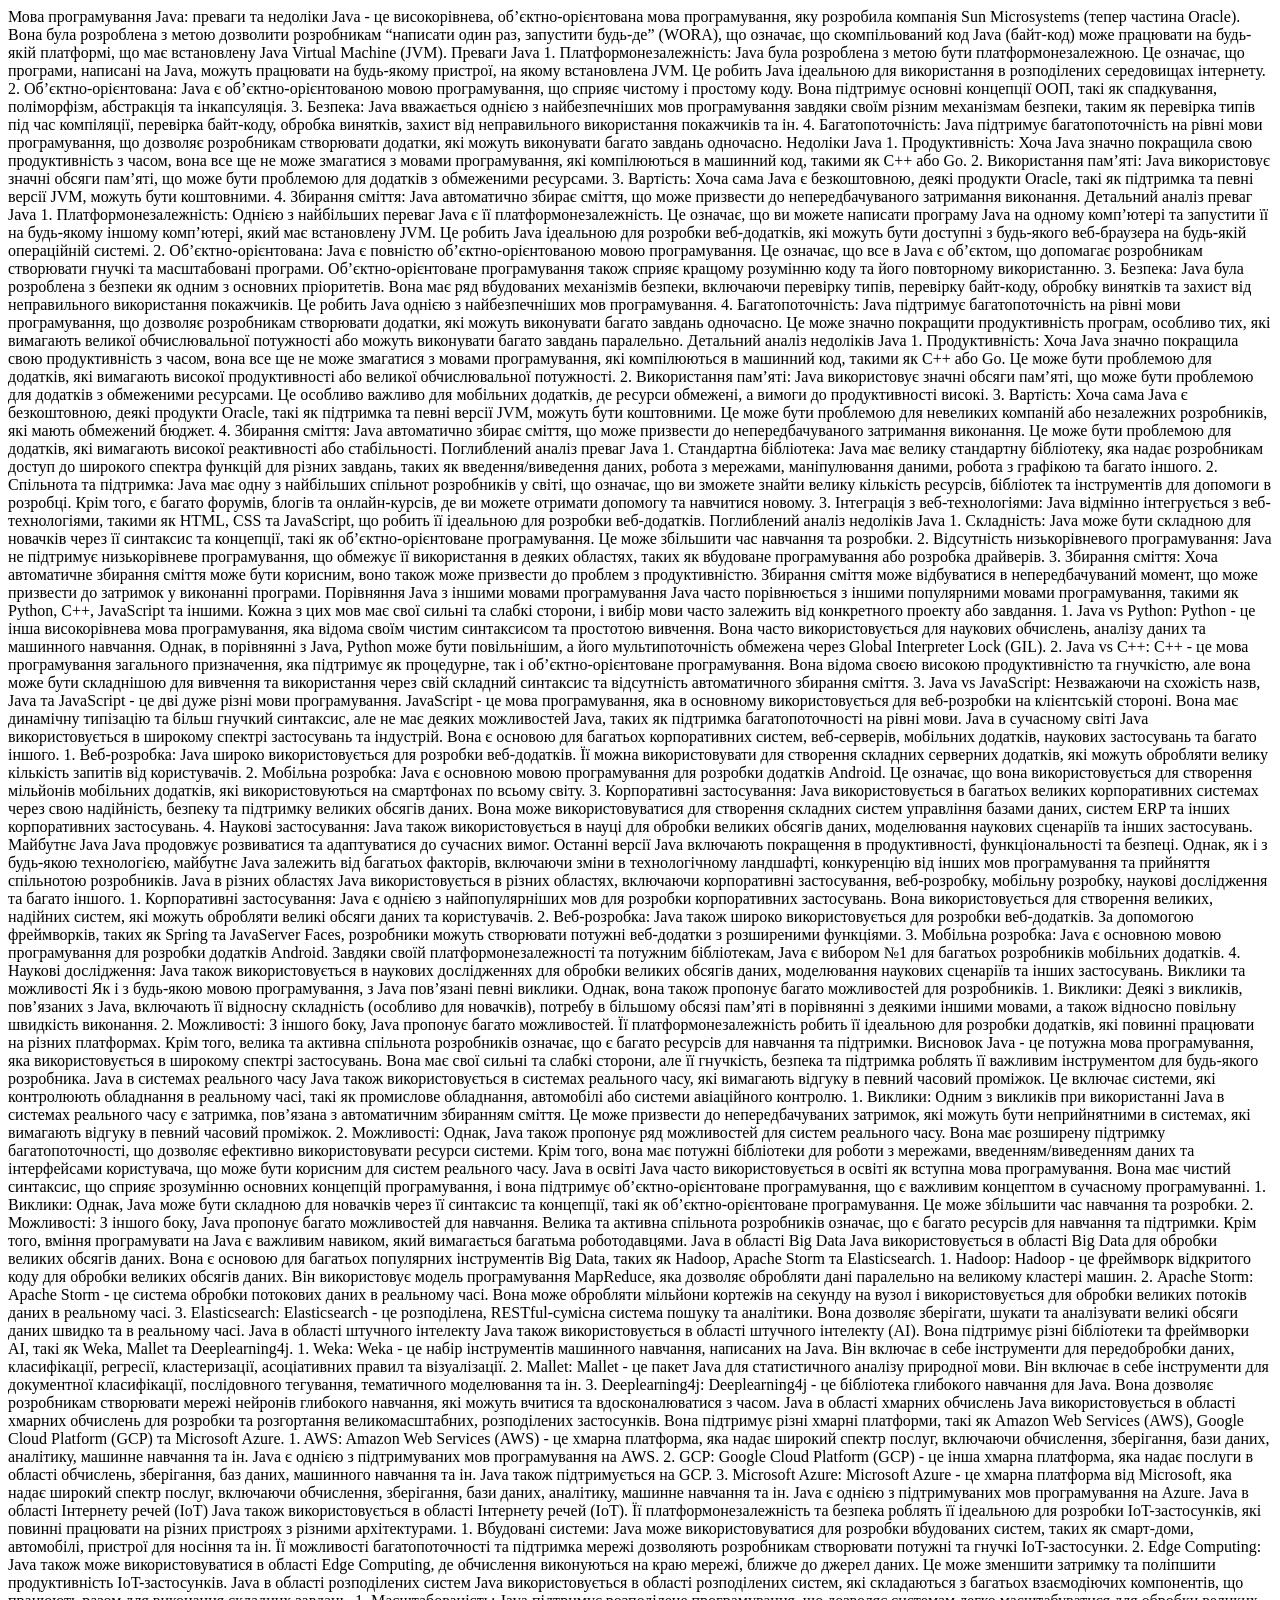
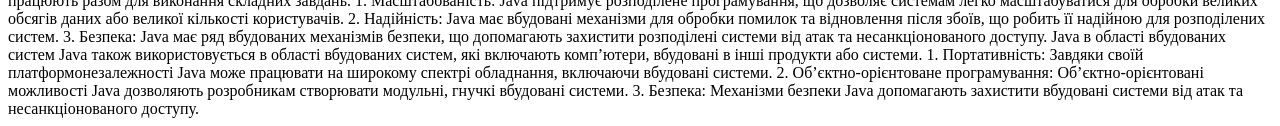
==== commit b9019338: "new" ====
--- a/index.html
+++ b/index.html
@@ -2,193 +2,104 @@
 <html lang="en">
 <head>
   <meta charset="UTF-8">
-  <title>Квантовий комп'ютер</title>
+  <title>Реферат Java</title>
   <link rel="stylesheet" href="style.css">
 </head>
 <body>
-  <header>
-    <div id="logo" onclick="slowScroll('#top')">
-      <span>quantGen</span>
-    </div>
-    <div id="about">
-      <a href="#" title="Вступ" onclick="slowScroll('#main')">Вступ</a>
-      <a href="#" onclick="slowScroll('#overview')">Принцип роботи</a>
-      <a href="#" onclick="slowScroll('#contacts')">Контакти</a>
-      <a href="#" onclick="slowScroll('#game')">Бонус-гра</a>
-    </div>
-  </header>
-
-  <div id="top">
-    <h1>Вселенський комп’ютер</h1>
-    <h3>Як квантова перевага Google змінить наше життя</h3>
-  </div>
-
-  <div id="main">
-    <div class="intro">
-      <h2>Квантовий комп'ютер</h2>
-      <span>Квантові комп’ютери можуть змінити історію людства. І Google стверджує, що це трапиться зовсім скоро.</span>
-    </div>
-    <div class="text">
-      <span>Нещодавно в Google заявили, що вони розробили перший у світі квантовий комп’ютер, здатний виконувати операції, які не під силу будь-яким класичним комп’ютерам. Простіше кажучи, керівництво Google замахнулося на досягнення квантової переваги. Найбільші уми людства гналися за цією перевагою останні 30 років, адже вона може кардинально змінити сферу інформаційних технологій і апаратного забезпечення.</span>
-    </div>
-  </div>
-
-  <div id="overview">
-    <h2>Що таке квантові комп’ютери і навіщо вони потрібні?</h2><br>
-    <span>Концепт квантового комп’ютера належить американському лауреату Нобелівської премії з фізики Річарда Фейнману, який за кілька років до своєї смерті в 1988-му припустив, що квантові комп’ютери зможуть об'єднати фізичні і хімічні властивості речовини і дозволять набагато швидше масштабувати обсяг обчислень, виконаний класичними комп’ютерами.</span>
-    <span>У пошуках вирішення цього завдання послідовники Фейнмана прийшли до згаданих вище кубітів — мінімальних одиниць інформації, які можуть перебувати в кількох станах простору-часу одночасно. Очевидно, концепт квантових комп’ютерів переплітається з квантової суперпозицією — перебуванням атомів в декількох станах одночасно за рахунок взаємодії атомів і елементарних неподільних частинок — квантів — в певний умовах.
-      <br>Як ми вже писали, в класичному комп’ютері мінімальні одиниці інформації - біти — можуть мати тільки два значення — 0 і 1, і навіть найскладніше програмне забезпечення в своїй основі представляж лише дуже довгу послідовність з одиниць і нулів.
-      <br>Кубіт, в свою чергу, підтримує стани обох значень (0 і 1) одночасно, що дозволяє обробляти набагато більшу кількість інформації і, в теорії, виконувати неможливі для сучасних комп’ютерів завдання. У зрозумілому нам порівнянні, біти в класичному комп’ютері - це монета, яка може показувати або орла або решку. Кубіти — це монети, які постійно обертаються і показують і орла і решкк одночасно.
-      <br>Крім цього, математична перевагу кубітів перед бітами в тому, що при додаванні однієї одиниці вони подвоюють потужність всієї мікросхеми, а додавання одного біта до іншого практично нічого не змінює і все одно вимагає колосальних обсягів інформації і мікросхем для вирішення складних завдань. Раніше експерти підрахували, що створення квантового комп’ютера потужністю в 300 кубітів буде відповідати класичному комп’ютеру з кількістю бітів, що дорівнює кількості атомів у всесвіті, — приблизно 91-значне число.</span>
-  </div>
-
-  <div id="contacts">
-    <center><h5>Зворотній зв'язок</h5></center>
-    <form id="form_input">
-      <label for="name">Ім'я <span>*</span></label><br>
-      <input type="text" placeholder="Ваше ім'я" name="name" id="name"><br>
-      <label for="email">Ваша пошта <span>*</span></label><br>
-			<input type="email" placeholder="Ваша пошта" name="email" id="email"><br>
-			<label for="message">Повідомлення <span>*</span></label><br>
-			<textarea placeholder="Ваше повідомлення" name="message" id="message"></textarea><br>
-			<div id="mess_send" class="btn">Відправити</div><br><br>
-
-      <label for="outputEmail">Пошта</label><br>
-      <input type="text" name="outputEmail"placeholder="illya20021423@icloud.com" disabled="">
-    </form>
-  </div>
-
-  <div id="game">
-    <h1>Бонус-гра</h1>
-    <script type="text/javascript">
-
-  		var money = localStorage.getItem("ur_money");
-  		if (localStorage.getItem("ur_money")>0) {money=localStorage.getItem("ur_money")} else {money=0}
-  		money = parseInt(money);
-  		function countMoney(){
-  			money += factor;
-  			localStorage.setItem("ur_money", money);
-  			document.getElementById("money").innerHTML = money;
-  			document.getElementById("factor").innerHTML = factor;
-  			document.getElementById("valueFactor").innerHTML = valueFactor;
-  		};
-  		var factor = localStorage.getItem("ur_factor");
-  		if (localStorage.getItem("ur_factor")>1) {factor=localStorage.getItem("ur_factor")} else {factor=1}
-  		factor = parseInt(factor);
-
-  		var valueFactor = localStorage.getItem("ur_valueFactor");
-  		if (localStorage.getItem("ur_valueFactor")>10) {valueFactor=localStorage.getItem("ur_valueFactor")} else {valueFactor=25}
-  		valueFactor = parseInt(valueFactor);
-  		function countFactor(){
-  			if (money>=valueFactor){
-  				money-=valueFactor;
-
-  				factor++;
-  				localStorage.setItem("ur_factor", factor);
-  				valueFactor = valueFactor*2;
-  				localStorage.setItem("ur_valueFactor", valueFactor);
-  				document.getElementById("factor").innerHTML = factor;
-  				document.getElementById("money").innerHTML = money;
-  				document.getElementById("valueFactor").innerHTML = valueFactor;
-
-  			}
-  		}
-
-  		var pasMoney = localStorage.getItem("ur_pasMoney");
-  		if (localStorage.getItem("ur_pasMoney")>0) {pasMoney=localStorage.getItem("ur_pasMoney")} else {pasMoney=0};
-  		pasMoney = parseInt(pasMoney);
-  		var valuePasMoney = localStorage.getItem("ur_valuePasMoney");
-  		if (localStorage.getItem("ur_valuePasMoney")>0) {valuePasMoney=localStorage.getItem("ur_valuePasMoney")} else {valuePasMoney=100};
-  		valuePasMoney = parseInt(valuePasMoney);
-  		function countPasMoney(){
-    			if (money>=valuePasMoney){
-    				money-=valuePasMoney;
-    				pasMoney++;
-    				localStorage.setItem("ur_pasMoney", pasMoney);
-    				valuePasMoney*=2;
-    				localStorage.setItem("ur_valuePasMoney", valuePasMoney);
-  				document.getElementById("factor").innerHTML = factor;
-  				document.getElementById("money").innerHTML = money;
-  				document.getElementById("valueFactor").innerHTML = valueFactor;
-  				document.getElementById("pasMoney").innerHTML = pasMoney;
-  				document.getElementById("valuePasMoney").innerHTML = valuePasMoney;
-  				document.getElementById("pasMoney_Two").innerHTML = pasMoney_Two;
-  				document.getElementById("valuePasMoney_Two").innerHTML = valuePasMoney_Two;
-
-    			}
-  		};
-
-  		var pasMoney_Two = localStorage.getItem("ur_pasMoney_Two");
-  		if (localStorage.getItem("ur_pasMoney_Two")>0) {pasMoney_Two=localStorage.getItem("ur_pasMoney_Two")} else {pasMoney_Two=0};
-  		pasMoney_Two = parseInt(pasMoney_Two);
-  		var valuePasMoney_Two = localStorage.getItem("ur_valuePasMoney_Two");
-  		if (localStorage.getItem("ur_valuePasMoney_Two")>0) {valuePasMoney_Two=localStorage.getItem("ur_valuePasMoney_Two")} else {valuePasMoney_Two=200};
-  		valuePasMoney_Two = parseInt(valuePasMoney_Two);
-  		function countPasMoney_Two(){
-    			if (money>=valuePasMoney_Two){
-    				money-=valuePasMoney_Two;
-    				pasMoney_Two+=2;
-    				localStorage.setItem("ur_pasMoney_Two", pasMoney_Two);
-    				valuePasMoney_Two*=2;
-    				localStorage.setItem("ur_valuePasMoney_Two", valuePasMoney_Two);
-  				document.getElementById("factor").innerHTML = factor;
-  				document.getElementById("money").innerHTML = money;
-  				document.getElementById("valueFactor").innerHTML = valueFactor;
-  				document.getElementById("pasMoney").innerHTML = pasMoney;
-  				document.getElementById("valuePasMoney").innerHTML = valuePasMoney;
-  				document.getElementById("pasMoney_Two").innerHTML = pasMoney_Two;
-  				document.getElementById("valuePasMoney_Two").innerHTML = valuePasMoney_Two;
-    			}
-  		};
+Мова програмування Java: преваги та недоліки
+Java - це високорівнева, об’єктно-орієнтована мова програмування, яку розробила компанія Sun Microsystems (тепер частина Oracle). Вона була розроблена з метою дозволити розробникам “написати один раз, запустити будь-де” (WORA), що означає, що скомпільований код Java (байт-код) може працювати на будь-якій платформі, що має встановлену Java Virtual Machine (JVM).
+Преваги Java
+1.	Платформонезалежність: Java була розроблена з метою бути платформонезалежною. Це означає, що програми, написані на Java, можуть працювати на будь-якому пристрої, на якому встановлена JVM. Це робить Java ідеальною для використання в розподілених середовищах інтернету.
+2.	Об’єктно-орієнтована: Java є об’єктно-орієнтованою мовою програмування, що сприяє чистому і простому коду. Вона підтримує основні концепції ООП, такі як спадкування, поліморфізм, абстракція та інкапсуляція.
+3.	Безпека: Java вважається однією з найбезпечніших мов програмування завдяки своїм різним механізмам безпеки, таким як перевірка типів під час компіляції, перевірка байт-коду, обробка винятків, захист від неправильного використання покажчиків та ін.
+4.	Багатопоточність: Java підтримує багатопоточність на рівні мови програмування, що дозволяє розробникам створювати додатки, які можуть виконувати багато завдань одночасно.
+Недоліки Java
+1.	Продуктивність: Хоча Java значно покращила свою продуктивність з часом, вона все ще не може змагатися з мовами програмування, які компілюються в машинний код, такими як C++ або Go.
+2.	Використання пам’яті: Java використовує значні обсяги пам’яті, що може бути проблемою для додатків з обмеженими ресурсами.
+3.	Вартість: Хоча сама Java є безкоштовною, деякі продукти Oracle, такі як підтримка та певні версії JVM, можуть бути коштовними.
+4.	Збирання сміття: Java автоматично збирає сміття, що може призвести до непередбачуваного затримання виконання.
+Детальний аналіз преваг Java
+1.	Платформонезалежність: Однією з найбільших переваг Java є її платформонезалежність. Це означає, що ви можете написати програму Java на одному комп’ютері та запустити її на будь-якому іншому комп’ютері, який має встановлену JVM. Це робить Java ідеальною для розробки веб-додатків, які можуть бути доступні з будь-якого веб-браузера на будь-якій операційній системі.
+2.	Об’єктно-орієнтована: Java є повністю об’єктно-орієнтованою мовою програмування. Це означає, що все в Java є об’єктом, що допомагає розробникам створювати гнучкі та масштабовані програми. Об’єктно-орієнтоване програмування також сприяє кращому розумінню коду та його повторному використанню.
+3.	Безпека: Java була розроблена з безпеки як одним з основних пріоритетів. Вона має ряд вбудованих механізмів безпеки, включаючи перевірку типів, перевірку байт-коду, обробку винятків та захист від неправильного використання покажчиків. Це робить Java однією з найбезпечніших мов програмування.
+4.	Багатопоточність: Java підтримує багатопоточність на рівні мови програмування, що дозволяє розробникам створювати додатки, які можуть виконувати багато завдань одночасно. Це може значно покращити продуктивність програм, особливо тих, які вимагають великої обчислювальної потужності або можуть виконувати багато завдань паралельно.
+Детальний аналіз недоліків Java
+1.	Продуктивність: Хоча Java значно покращила свою продуктивність з часом, вона все ще не може змагатися з мовами програмування, які компілюються в машинний код, такими як C++ або Go. Це може бути проблемою для додатків, які вимагають високої продуктивності або великої обчислювальної потужності.
+2.	Використання пам’яті: Java використовує значні обсяги пам’яті, що може бути проблемою для додатків з обмеженими ресурсами. Це особливо важливо для мобільних додатків, де ресурси обмежені, а вимоги до продуктивності високі.
+3.	Вартість: Хоча сама Java є безкоштовною, деякі продукти Oracle, такі як підтримка та певні версії JVM, можуть бути коштовними. Це може бути проблемою для невеликих компаній або незалежних розробників, які мають обмежений бюджет.
+4.	Збирання сміття: Java автоматично збирає сміття, що може призвести до непередбачуваного затримання виконання. Це може бути проблемою для додатків, які вимагають високої реактивності або стабільності.
+Поглиблений аналіз преваг Java
+1.	Стандартна бібліотека: Java має велику стандартну бібліотеку, яка надає розробникам доступ до широкого спектра функцій для різних завдань, таких як введення/виведення даних, робота з мережами, маніпулювання даними, робота з графікою та багато іншого.
+2.	Спільнота та підтримка: Java має одну з найбільших спільнот розробників у світі, що означає, що ви зможете знайти велику кількість ресурсів, бібліотек та інструментів для допомоги в розробці. Крім того, є багато форумів, блогів та онлайн-курсів, де ви можете отримати допомогу та навчитися новому.
+3.	Інтеграція з веб-технологіями: Java відмінно інтегрується з веб-технологіями, такими як HTML, CSS та JavaScript, що робить її ідеальною для розробки веб-додатків.
+Поглиблений аналіз недоліків Java
+1.	Складність: Java може бути складною для новачків через її синтаксис та концепції, такі як об’єктно-орієнтоване програмування. Це може збільшити час навчання та розробки.
+2.	Відсутність низькорівневого програмування: Java не підтримує низькорівневе програмування, що обмежує її використання в деяких областях, таких як вбудоване програмування або розробка драйверів.
+3.	Збирання сміття: Хоча автоматичне збирання сміття може бути корисним, воно також може призвести до проблем з продуктивністю. Збирання сміття може відбуватися в непередбачуваний момент, що може призвести до затримок у виконанні програми.
+Порівняння Java з іншими мовами програмування
+Java часто порівнюється з іншими популярними мовами програмування, такими як Python, C++, JavaScript та іншими. Кожна з цих мов має свої сильні та слабкі сторони, і вибір мови часто залежить від конкретного проекту або завдання.
+1.	Java vs Python: Python - це інша високорівнева мова програмування, яка відома своїм чистим синтаксисом та простотою вивчення. Вона часто використовується для наукових обчислень, аналізу даних та машинного навчання. Однак, в порівнянні з Java, Python може бути повільнішим, а його мультипоточність обмежена через Global Interpreter Lock (GIL).
+2.	Java vs C++: C++ - це мова програмування загального призначення, яка підтримує як процедурне, так і об’єктно-орієнтоване програмування. Вона відома своєю високою продуктивністю та гнучкістю, але вона може бути складнішою для вивчення та використання через свій складний синтаксис та відсутність автоматичного збирання сміття.
+3.	Java vs JavaScript: Незважаючи на схожість назв, Java та JavaScript - це дві дуже різні мови програмування. JavaScript - це мова програмування, яка в основному використовується для веб-розробки на клієнтській стороні. Вона має динамічну типізацію та більш гнучкий синтаксис, але не має деяких можливостей Java, таких як підтримка багатопоточності на рівні мови.
+Java в сучасному світі
+Java використовується в широкому спектрі застосувань та індустрій. Вона є основою для багатьох корпоративних систем, веб-серверів, мобільних додатків, наукових застосувань та багато іншого.
+1.	Веб-розробка: Java широко використовується для розробки веб-додатків. Її можна використовувати для створення складних серверних додатків, які можуть обробляти велику кількість запитів від користувачів.
+2.	Мобільна розробка: Java є основною мовою програмування для розробки додатків Android. Це означає, що вона використовується для створення мільйонів мобільних додатків, які використовуються на смартфонах по всьому світу.
+3.	Корпоративні застосування: Java використовується в багатьох великих корпоративних системах через свою надійність, безпеку та підтримку великих обсягів даних. Вона може використовуватися для створення складних систем управління базами даних, систем ERP та інших корпоративних застосувань.
+4.	Наукові застосування: Java також використовується в науці для обробки великих обсягів даних, моделювання наукових сценаріїв та інших застосувань.
+Майбутнє Java
+Java продовжує розвиватися та адаптуватися до сучасних вимог. Останні версії Java включають покращення в продуктивності, функціональності та безпеці.
+Однак, як і з будь-якою технологією, майбутнє Java залежить від багатьох факторів, включаючи зміни в технологічному ландшафті, конкуренцію від інших мов програмування та прийняття спільнотою розробників.
+Java в різних областях
+Java використовується в різних областях, включаючи корпоративні застосування, веб-розробку, мобільну розробку, наукові дослідження та багато іншого.
+1.	Корпоративні застосування: Java є однією з найпопулярніших мов для розробки корпоративних застосувань. Вона використовується для створення великих, надійних систем, які можуть обробляти великі обсяги даних та користувачів.
+2.	Веб-розробка: Java також широко використовується для розробки веб-додатків. За допомогою фреймворків, таких як Spring та JavaServer Faces, розробники можуть створювати потужні веб-додатки з розширеними функціями.
+3.	Мобільна розробка: Java є основною мовою програмування для розробки додатків Android. Завдяки своїй платформонезалежності та потужним бібліотекам, Java є вибором №1 для багатьох розробників мобільних додатків.
+4.	Наукові дослідження: Java також використовується в наукових дослідженнях для обробки великих обсягів даних, моделювання наукових сценаріїв та інших застосувань.
+Виклики та можливості
+Як і з будь-якою мовою програмування, з Java пов’язані певні виклики. Однак, вона також пропонує багато можливостей для розробників.
+1.	Виклики: Деякі з викликів, пов’язаних з Java, включають її відносну складність (особливо для новачків), потребу в більшому обсязі пам’яті в порівнянні з деякими іншими мовами, а також відносно повільну швидкість виконання.
+2.	Можливості: З іншого боку, Java пропонує багато можливостей. Її платформонезалежність робить її ідеальною для розробки додатків, які повинні працювати на різних платформах. Крім того, велика та активна спільнота розробників означає, що є багато ресурсів для навчання та підтримки.
+Висновок
+Java - це потужна мова програмування, яка використовується в широкому спектрі застосувань. Вона має свої сильні та слабкі сторони, але її гнучкість, безпека та підтримка роблять її важливим інструментом для будь-якого розробника.
+Java в системах реального часу
+Java також використовується в системах реального часу, які вимагають відгуку в певний часовий проміжок. Це включає системи, які контролюють обладнання в реальному часі, такі як промислове обладнання, автомобілі або системи авіаційного контролю.
+1.	Виклики: Одним з викликів при використанні Java в системах реального часу є затримка, пов’язана з автоматичним збиранням сміття. Це може призвести до непередбачуваних затримок, які можуть бути неприйнятними в системах, які вимагають відгуку в певний часовий проміжок.
+2.	Можливості: Однак, Java також пропонує ряд можливостей для систем реального часу. Вона має розширену підтримку багатопоточності, що дозволяє ефективно використовувати ресурси системи. Крім того, вона має потужні бібліотеки для роботи з мережами, введенням/виведенням даних та інтерфейсами користувача, що може бути корисним для систем реального часу.
+Java в освіті
+Java часто використовується в освіті як вступна мова програмування. Вона має чистий синтаксис, що сприяє зрозумінню основних концепцій програмування, і вона підтримує об’єктно-орієнтоване програмування, що є важливим концептом в сучасному програмуванні.
+1.	Виклики: Однак, Java може бути складною для новачків через її синтаксис та концепції, такі як об’єктно-орієнтоване програмування. Це може збільшити час навчання та розробки.
+2.	Можливості: З іншого боку, Java пропонує багато можливостей для навчання. Велика та активна спільнота розробників означає, що є багато ресурсів для навчання та підтримки. Крім того, вміння програмувати на Java є важливим навиком, який вимагається багатьма роботодавцями.
+Java в області Big Data
+Java використовується в області Big Data для обробки великих обсягів даних. Вона є основою для багатьох популярних інструментів Big Data, таких як Hadoop, Apache Storm та Elasticsearch.
+1.	Hadoop: Hadoop - це фреймворк відкритого коду для обробки великих обсягів даних. Він використовує модель програмування MapReduce, яка дозволяє обробляти дані паралельно на великому кластері машин.
+2.	Apache Storm: Apache Storm - це система обробки потокових даних в реальному часі. Вона може обробляти мільйони кортежів на секунду на вузол і використовується для обробки великих потоків даних в реальному часі.
+3.	Elasticsearch: Elasticsearch - це розподілена, RESTful-сумісна система пошуку та аналітики. Вона дозволяє зберігати, шукати та аналізувати великі обсяги даних швидко та в реальному часі.
+Java в області штучного інтелекту
+Java також використовується в області штучного інтелекту (AI). Вона підтримує різні бібліотеки та фреймворки AI, такі як Weka, Mallet та Deeplearning4j.
+1.	Weka: Weka - це набір інструментів машинного навчання, написаних на Java. Він включає в себе інструменти для передобробки даних, класифікації, регресії, кластеризації, асоціативних правил та візуалізації.
+2.	Mallet: Mallet - це пакет Java для статистичного аналізу природної мови. Він включає в себе інструменти для документної класифікації, послідовного тегування, тематичного моделювання та ін.
+3.	Deeplearning4j: Deeplearning4j - це бібліотека глибокого навчання для Java. Вона дозволяє розробникам створювати мережі нейронів глибокого навчання, які можуть вчитися та вдосконалюватися з часом.
+Java в області хмарних обчислень
+Java використовується в області хмарних обчислень для розробки та розгортання великомасштабних, розподілених застосунків. Вона підтримує різні хмарні платформи, такі як Amazon Web Services (AWS), Google Cloud Platform (GCP) та Microsoft Azure.
+1.	AWS: Amazon Web Services (AWS) - це хмарна платформа, яка надає широкий спектр послуг, включаючи обчислення, зберігання, бази даних, аналітику, машинне навчання та ін. Java є однією з підтримуваних мов програмування на AWS.
+2.	GCP: Google Cloud Platform (GCP) - це інша хмарна платформа, яка надає послуги в області обчислень, зберігання, баз даних, машинного навчання та ін. Java також підтримується на GCP.
+3.	Microsoft Azure: Microsoft Azure - це хмарна платформа від Microsoft, яка надає широкий спектр послуг, включаючи обчислення, зберігання, бази даних, аналітику, машинне навчання та ін. Java є однією з підтримуваних мов програмування на Azure.
+Java в області Інтернету речей (IoT)
+Java також використовується в області Інтернету речей (IoT). Її платформонезалежність та безпека роблять її ідеальною для розробки IoT-застосунків, які повинні працювати на різних пристроях з різними архітектурами.
+1.	Вбудовані системи: Java може використовуватися для розробки вбудованих систем, таких як смарт-доми, автомобілі, пристрої для носіння та ін. Її можливості багатопоточності та підтримка мережі дозволяють розробникам створювати потужні та гнучкі IoT-застосунки.
+2.	Edge Computing: Java також може використовуватися в області Edge Computing, де обчислення виконуються на краю мережі, ближче до джерел даних. Це може зменшити затримку та поліпшити продуктивність IoT-застосунків.
+Java в області розподілених систем
+Java використовується в області розподілених систем, які складаються з багатьох взаємодіючих компонентів, що працюють разом для виконання складних завдань.
+1.	Масштабованість: Java підтримує розподілене програмування, що дозволяє системам легко масштабуватися для обробки великих обсягів даних або великої кількості користувачів.
+2.	Надійність: Java має вбудовані механізми для обробки помилок та відновлення після збоїв, що робить її надійною для розподілених систем.
+3.	Безпека: Java має ряд вбудованих механізмів безпеки, що допомагають захистити розподілені системи від атак та несанкціонованого доступу.
+Java в області вбудованих систем
+Java також використовується в області вбудованих систем, які включають комп’ютери, вбудовані в інші продукти або системи.
+1.	Портативність: Завдяки своїй платформонезалежності Java може працювати на широкому спектрі обладнання, включаючи вбудовані системи.
+2.	Об’єктно-орієнтоване програмування: Об’єктно-орієнтовані можливості Java дозволяють розробникам створювати модульні, гнучкі вбудовані системи.
+3.	Безпека: Механізми безпеки Java допомагають захистити вбудовані системи від атак та несанкціонованого доступу.
 
 
-  		setInterval(function(){
-    			money+=pasMoney;
-    			money+=pasMoney_Two;
-          localStorage.setItem("ur_money", money);
-    			document.getElementById("money").innerHTML = money;
-    			document.getElementById("factor").innerHTML = factor;
-    			document.getElementById("valueFactor").innerHTML = valueFactor;
-    			document.getElementById("pasMoney").innerHTML = pasMoney;
-    			document.getElementById("valuePasMoney").innerHTML = valuePasMoney;
-    			document.getElementById("pasMoney_Two").innerHTML = pasMoney_Two;
-  			document.getElementById("valuePasMoney_Two").innerHTML = valuePasMoney_Two;
-  		}, 1000);
-
-  	</script>
-
-  	<button class="button" onclick="countMoney()">Працювати</button>
-  	<p>Грошей: <a id="money"></p>
-
-  	<button class="button" onclick="countFactor()">Купити множник натискання</button>
-  	<p>Поточний множник: <a id="factor"></p>
-  	<p>Ціна множника: <a id="valueFactor"></p>
-
-  	<button class="button" onclick="countPasMoney()">Купити бізнес(перший)</button>
-  	<p>Поточний пасивний прибуток: <a id="pasMoney"></p>
-  	<p>Ціна бізнеса: <a id="valuePasMoney"></p>
-
-  	<button class="button" onclick="countPasMoney_Two()">Купити бізнес(другий)</button>
-  	<p>Поточний пасивний прибуток: <a id="pasMoney_Two"></p>
-  	<p>Ціна бізнес а: <a id="valuePasMoney_Two"></p>
-
-  </div>
-
-  <!--бібліотека jQuery-->
-  <script src="https://ajax.googleapis.com/ajax/libs/jquery/3.3.1/jquery.min.js"></script>
-  <script>
-    function slowScroll(id) {
-      $('html, body').animate({
-        scrollTop: $(id).offset().top
-      }, 700);
-    }
-
-    $(document).on("scroll", function () {
-      if($(window).scrollTop() === 0)
-        $("header").removeClass("fixed");
-      else
-        $("header").attr("class", "fixed");
-    });
-  </script>
 </body>
 </html>
